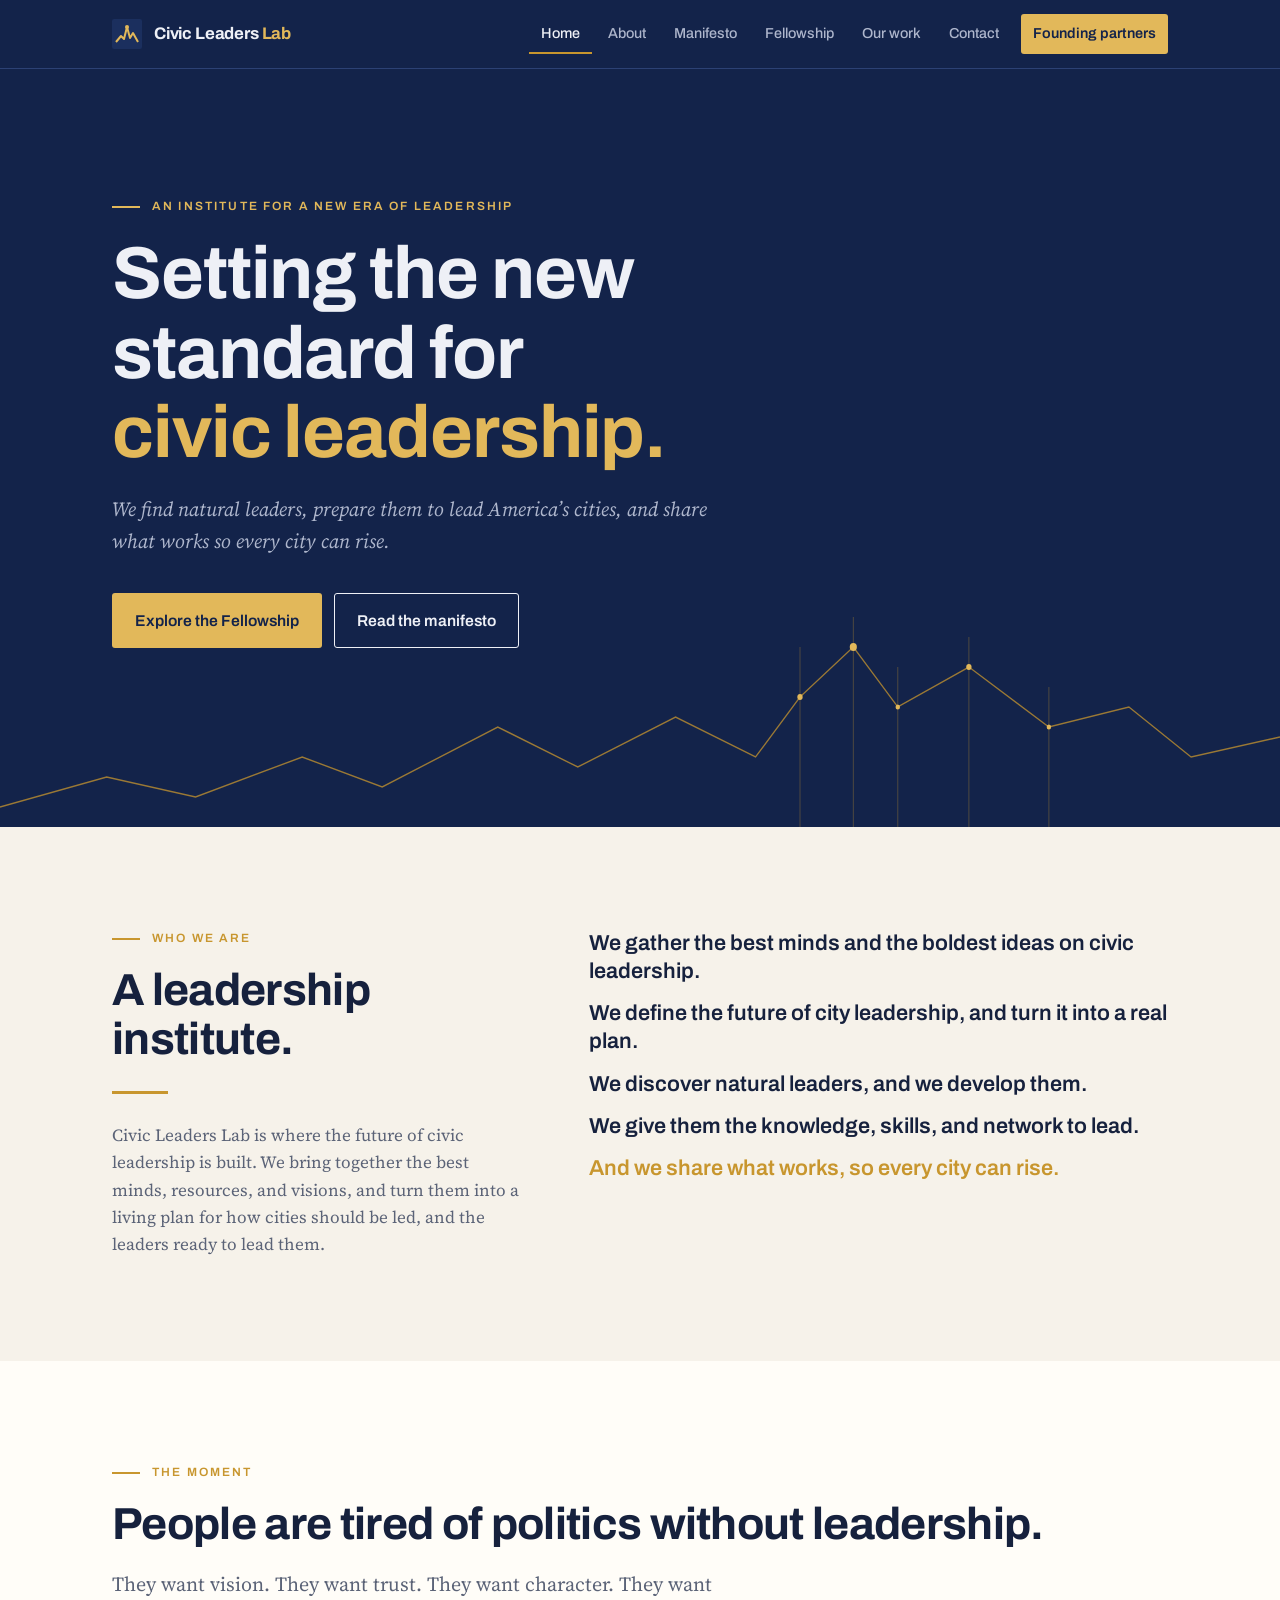
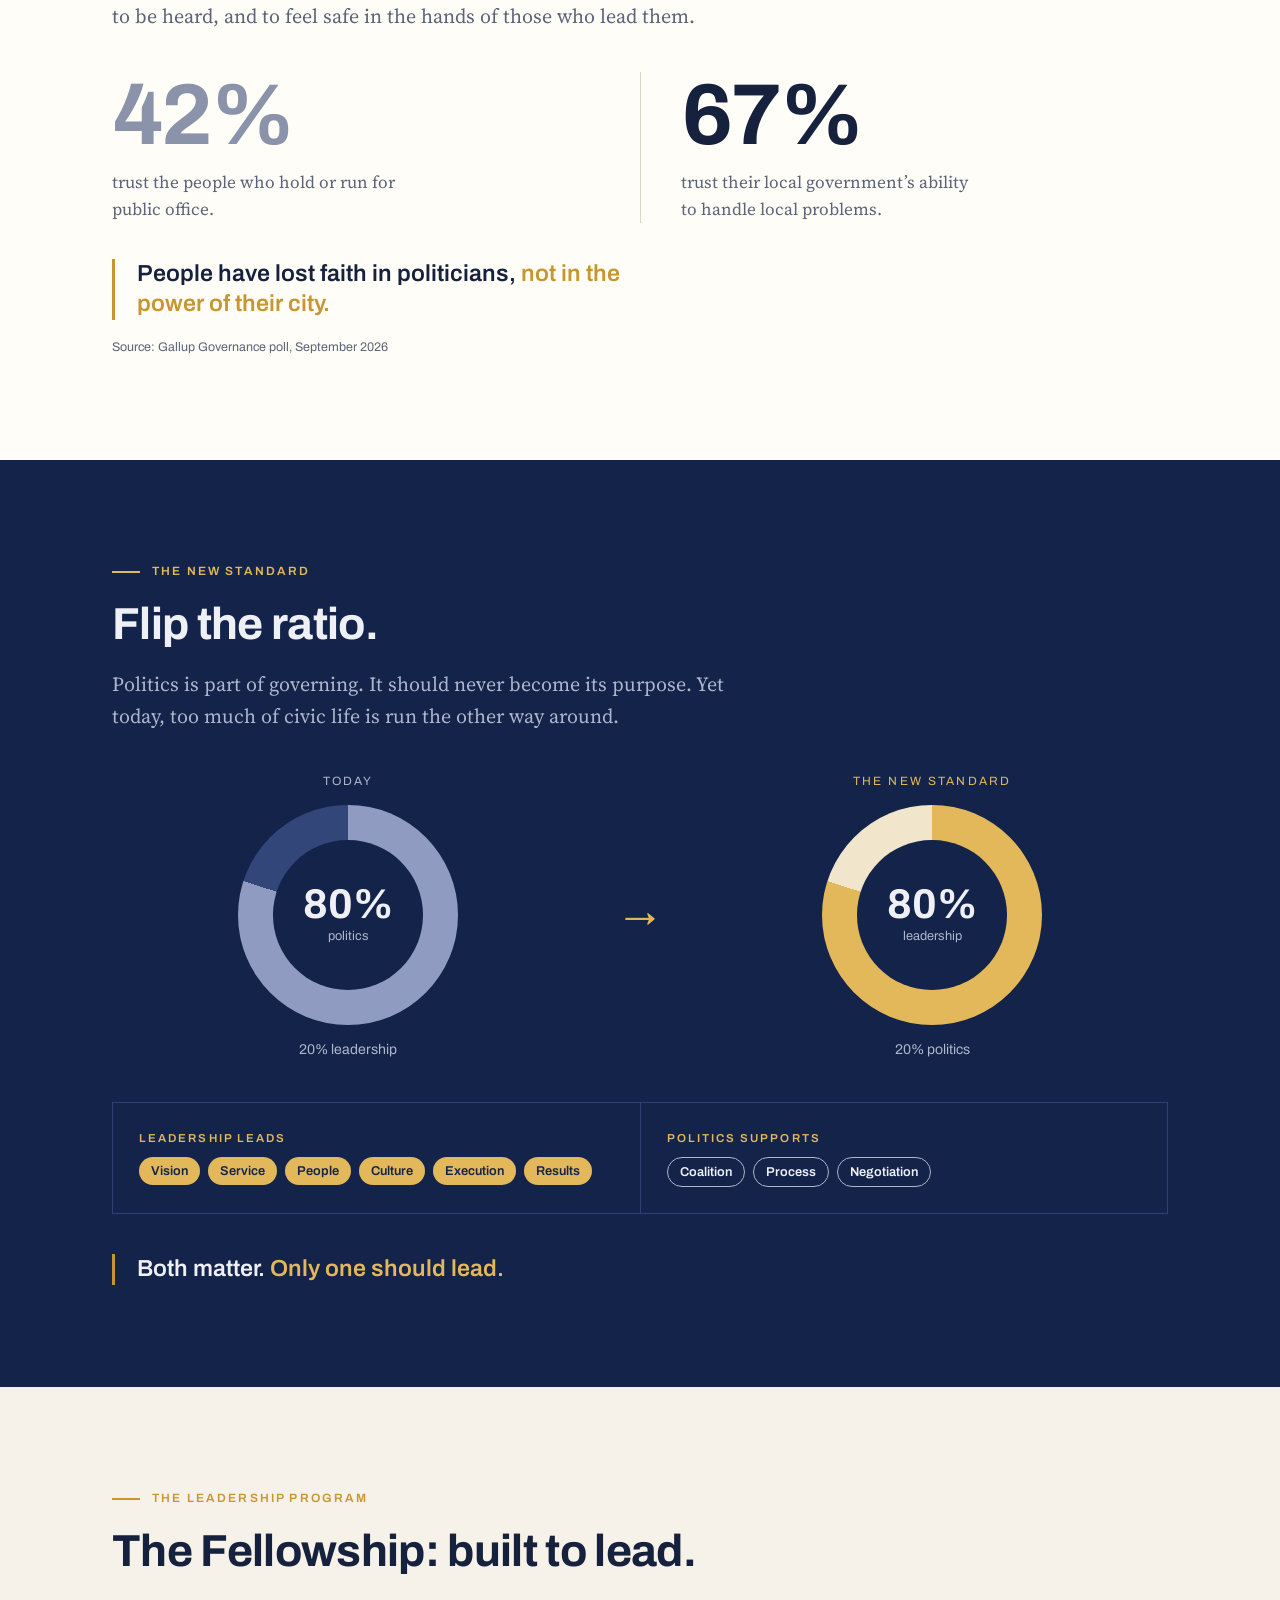
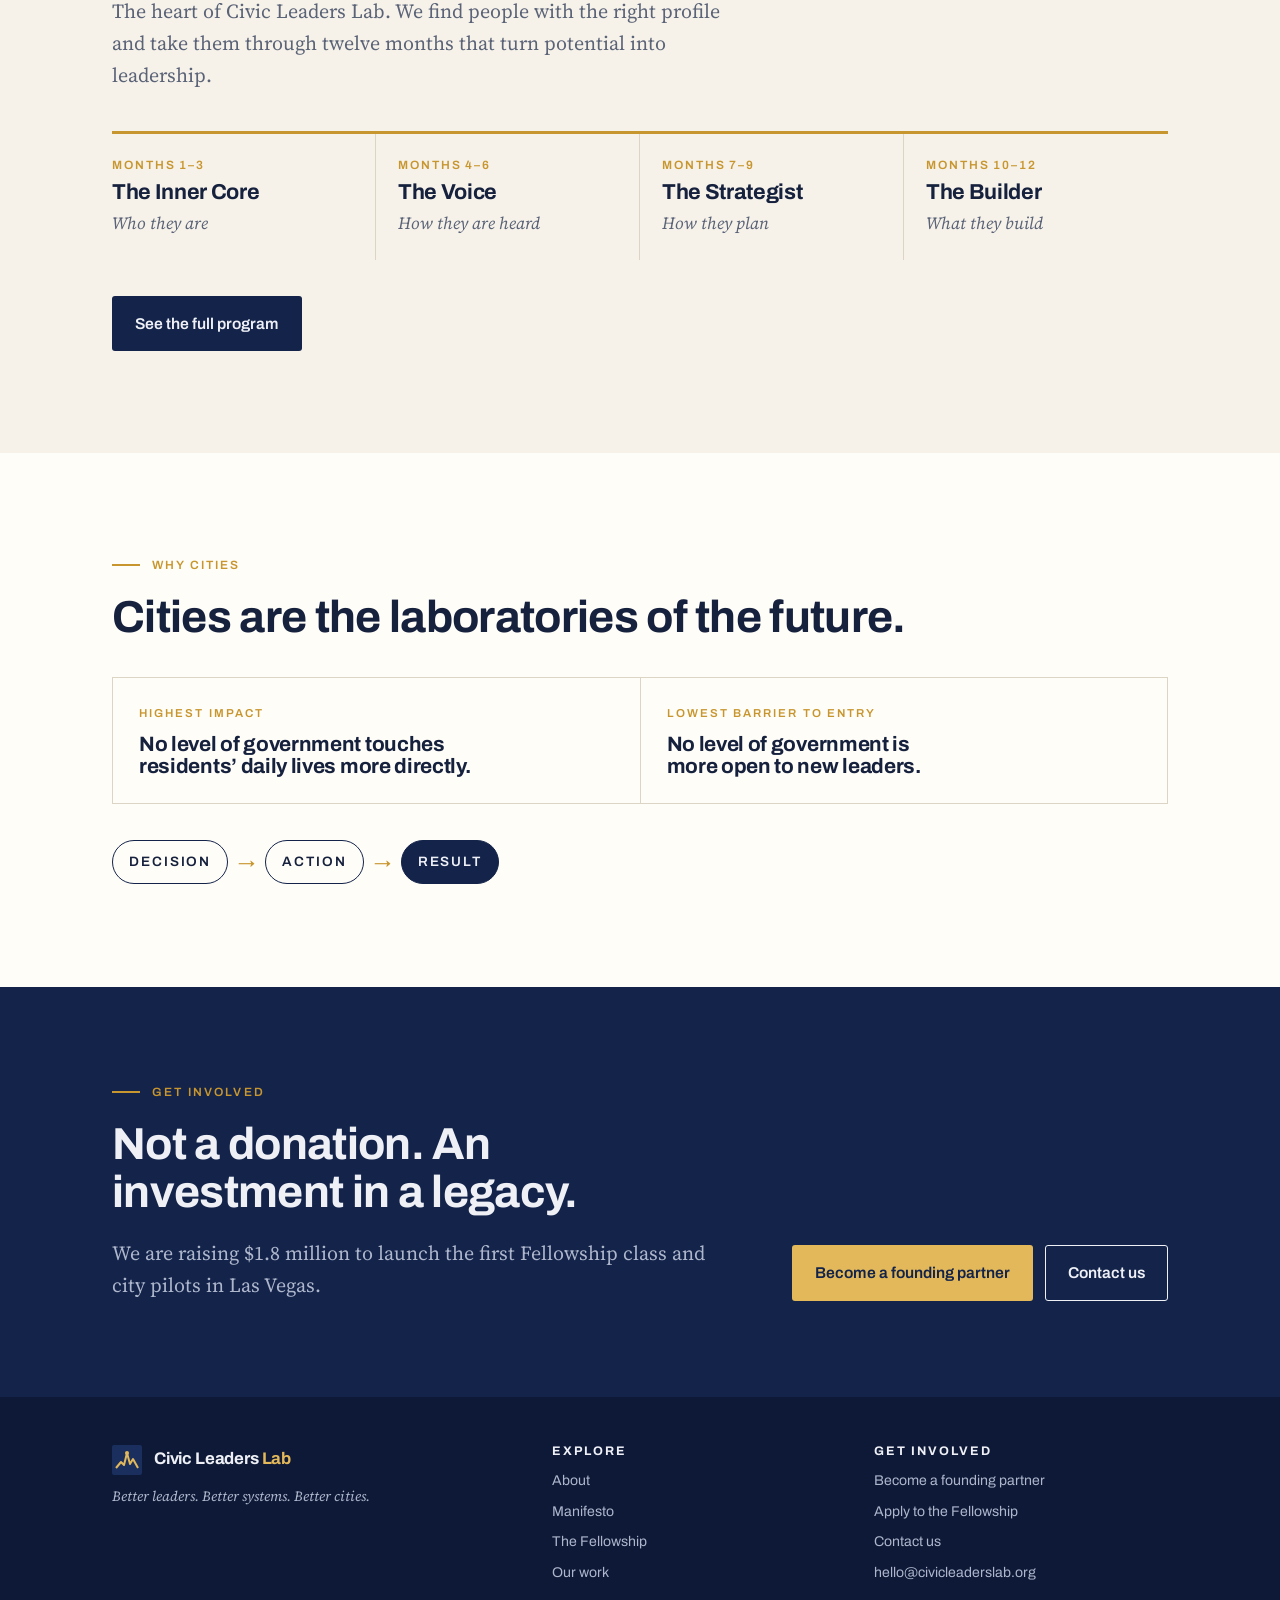
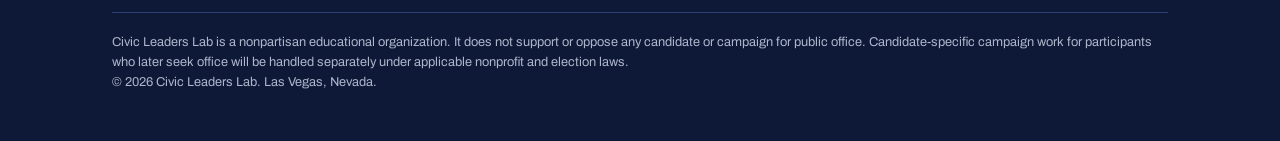
==== index.html @ 0e31336b "First version of the Civic Leaders Lab website Co-Authored-By: Claude Opus 5.5 <noreply@anthropic.co" ====
<!doctype html>
<html lang="en"><head><meta charset="utf-8"><meta name="viewport" content="width=device-width, initial-scale=1, viewport-fit=cover">
<title>Civic Leaders Lab</title>
<meta name="description" content="Civic Leaders Lab is a nonpartisan leadership institute that finds natural leaders and prepares them to lead America's cities.">
<meta name="claude:viewport-fit-sides" content="cover">
<meta property="og:title" content="Civic Leaders Lab"><meta property="og:description" content="Civic Leaders Lab is a nonpartisan leadership institute that finds natural leaders and prepares them to lead America's cities.">
<link rel="preconnect" href="https://fonts.googleapis.com"><link rel="preconnect" href="https://fonts.gstatic.com" crossorigin><link rel="stylesheet" href="https://fonts.googleapis.com/css2?family=Archivo:wght@400;500;600;700;800&family=Source+Serif+4:ital,opsz,wght@0,8..60,400;0,8..60,600;1,8..60,400&display=swap">
<link rel="stylesheet" href="styles.css">
</head><body>
<header class="site-header"><div class="wrap">
<a class="brand" href="index.html"><svg class="brand-mark" viewBox="0 0 30 30" aria-hidden="true"><rect width="30" height="30" rx="2" fill="#1b2f5e"/><polyline points="4,23 9,17 12,20 15,8 18,19 21,14 26,23" fill="none" stroke="#e2b85a" stroke-width="2" stroke-linejoin="round"/><circle cx="15" cy="8" r="2" fill="#e2b85a"/></svg><span>Civic Leaders <b>Lab</b></span></a>
<nav class="nav" aria-label="Main"><a href="index.html" aria-current="page">Home</a><a href="about.html">About</a><a href="manifesto.html">Manifesto</a><a href="fellowship.html">Fellowship</a><a href="work.html">Our work</a><a href="contact.html">Contact</a><a class="nav-cta" href="support.html">Founding partners</a></nav>
</div></header><main><section class="hero "><div class="wrap">
<p class="eyebrow">An institute for a new era of leadership</p><h1>Setting the new standard for <span class="gold">civic leadership.</span></h1><p class="lede">We find natural leaders, prepare them to lead America&rsquo;s cities, and share what works so every city can rise.</p><div class="btns"><a class="btn btn-gold" href="fellowship.html">Explore the Fellowship</a><a class="btn btn-ghost" href="manifesto.html">Read the manifesto</a></div>
</div><svg class="skyline" viewBox="0 0 1440 220" preserveAspectRatio="none" aria-hidden="true">
<line class="grid" x1="900" y1="40" x2="900" y2="220"/><line class="grid" x1="960" y1="10" x2="960" y2="220"/><line class="grid" x1="1010" y1="60" x2="1010" y2="220"/><line class="grid" x1="1090" y1="30" x2="1090" y2="220"/><line class="grid" x1="1180" y1="80" x2="1180" y2="220"/>
<polyline class="line" points="0,200 120,170 220,190 340,150 430,180 560,120 650,160 760,110 850,150 900,90 960,40 1010,100 1090,60 1180,120 1270,100 1340,150 1440,130"/>
<circle class="dot" cx="960" cy="40" r="4"/><circle class="dot" cx="1090" cy="60" r="3"/><circle class="dot" cx="900" cy="90" r="3"/><circle class="dot" cx="1010" cy="100" r="2.5"/><circle class="dot" cx="1180" cy="120" r="2.5"/>
</svg></section>
<section class="band"><div class="wrap split">
<div><p class="eyebrow">Who we are</p><h2>A leadership institute.</h2><hr class="short-rule">
<p class="muted">Civic Leaders Lab is where the future of civic leadership is built. We bring together the best minds, resources, and visions, and turn them into a living plan for how cities should be led, and the leaders ready to lead them.</p></div>
<ul class="statements">
<li>We gather the best minds and the boldest ideas on civic leadership.</li>
<li>We define the future of city leadership, and turn it into a real plan.</li>
<li>We discover natural leaders, and we develop them.</li>
<li>We give them the knowledge, skills, and network to lead.</li>
<li>And we share what works, so every city can rise.</li>
</ul></div></section>

<section class="band paper"><div class="wrap">
<p class="eyebrow">The moment</p><h2>People are tired of politics without leadership.</h2>
<p class="lede">They want vision. They want trust. They want character. They want to be heard, and to feel safe in the hands of those who lead them.</p>
<div class="stats">
<div><div class="stat-num dim">42%</div><p class="stat-cap">trust the people who hold or run for public office.</p></div>
<div><div class="stat-num">67%</div><p class="stat-cap">trust their local government&rsquo;s ability to handle local problems.</p></div>
</div>
<p class="pull" style="margin-top:36px">People have lost faith in politicians, <span class="gold">not in the power of their city.</span></p>
<p class="source">Source: Gallup Governance poll, September 2026</p>
</div></section>

<section class="band on-navy"><div class="wrap">
<p class="eyebrow">The new standard</p><h2>Flip the ratio.</h2>
<p class="lede">Politics is part of governing. It should never become its purpose. Yet today, too much of civic life is run the other way around.</p>
<div class="ratio">
<div class="donut-box"><span class="cap">Today</span><div class="donut today"><div class="donut-inner"><b>80%</b><small>politics</small></div></div><span class="ratio-foot">20% leadership</span></div>
<span class="ratio-arrow" aria-hidden="true">&rarr;</span>
<div class="donut-box new"><span class="cap">The new standard</span><div class="donut new"><div class="donut-inner"><b>80%</b><small>leadership</small></div></div><span class="ratio-foot">20% politics</span></div>
</div>
<div class="grid-2" style="margin-top:40px">
<div class="cell"><span class="k">Leadership leads</span><div class="chips" style="justify-content:flex-start"><span class="chip">Vision</span><span class="chip">Service</span><span class="chip">People</span><span class="chip">Culture</span><span class="chip">Execution</span><span class="chip">Results</span></div></div>
<div class="cell"><span class="k">Politics supports</span><div class="chips" style="justify-content:flex-start"><span class="chip outline">Coalition</span><span class="chip outline">Process</span><span class="chip outline">Negotiation</span></div></div>
</div>
<p class="pull" style="margin-top:40px;color:var(--on-navy)">Both matter. <span class="gold">Only one should lead.</span></p>
</div></section>

<section class="band"><div class="wrap">
<p class="eyebrow">The leadership program</p><h2>The Fellowship: built to lead.</h2>
<p class="lede">The heart of Civic Leaders Lab. We find people with the right profile and take them through twelve months that turn potential into leadership.</p>
<div class="quarters"><div class="quarter"><span class="months">Months 1–3</span><h3>The Inner Core</h3><p>Who they are</p></div><div class="quarter"><span class="months">Months 4–6</span><h3>The Voice</h3><p>How they are heard</p></div><div class="quarter"><span class="months">Months 7–9</span><h3>The Strategist</h3><p>How they plan</p></div><div class="quarter"><span class="months">Months 10–12</span><h3>The Builder</h3><p>What they build</p></div></div>
<div class="btns"><a class="btn btn-navy" href="fellowship.html">See the full program</a></div>
</div></section>

<section class="band paper"><div class="wrap">
<p class="eyebrow">Why cities</p><h2>Cities are the laboratories of the future.</h2>
<div class="grid-2" style="margin-top:36px">
<div class="cell"><span class="k">Highest impact</span><h3>No level of government touches residents&rsquo; daily lives more directly.</h3></div>
<div class="cell"><span class="k">Lowest barrier to entry</span><h3>No level of government is more open to new leaders.</h3></div>
</div>
<div class="process"><span>DECISION</span><i>&rarr;</i><span>ACTION</span><i>&rarr;</i><span>RESULT</span></div>
</div></section>
<section class="cta-band"><div class="wrap">
<div><p class="eyebrow">Get involved</p><h2>Not a donation. An investment in a legacy.</h2><p class="lede" style="color:var(--on-navy-muted)">We are raising $1.8 million to launch the first Fellowship class and city pilots in Las Vegas.</p></div>
<div class="btns" style="margin-top:0"><a class="btn btn-gold" href="support.html">Become a founding partner</a><a class="btn btn-ghost" href="contact.html">Contact us</a></div>
</div></section></main><footer class="site-footer"><div class="wrap">
<div><a class="brand" href="index.html"><svg class="brand-mark" viewBox="0 0 30 30" aria-hidden="true"><rect width="30" height="30" rx="2" fill="#1b2f5e"/><polyline points="4,23 9,17 12,20 15,8 18,19 21,14 26,23" fill="none" stroke="#e2b85a" stroke-width="2" stroke-linejoin="round"/><circle cx="15" cy="8" r="2" fill="#e2b85a"/></svg><span style="color:#eef0f6">Civic Leaders <b>Lab</b></span></a>
<p class="foot-tag">Better leaders. Better systems. Better cities.</p></div>
<div><h4>Explore</h4><ul><li><a href="about.html">About</a></li><li><a href="manifesto.html">Manifesto</a></li><li><a href="fellowship.html">The Fellowship</a></li><li><a href="work.html">Our work</a></li></ul></div>
<div><h4>Get involved</h4><ul><li><a href="support.html">Become a founding partner</a></li><li><a href="contact.html#fellowship">Apply to the Fellowship</a></li><li><a href="contact.html">Contact us</a></li><li>hello@civicleaderslab.org</li></ul></div>
<p class="legal">Civic Leaders Lab is a nonpartisan educational organization. It does not support or oppose any candidate or campaign for public office. Candidate-specific campaign work for participants who later seek office will be handled separately under applicable nonprofit and election laws.<br>&copy; 2026 Civic Leaders Lab. Las Vegas, Nevada.</p>
</div></footer>
</body></html>
---- styles.css ----
/* Civic Leaders Lab — brand taken from the manifesto: navy grounds, cream pages, gold accent.
   Layout: alternating full-width bands (cream / navy), content on a 1120px measure, label column + text column. */
:root {
  --navy: #13234a;
  --navy-2: #1b2f5e;
  --navy-line: #2c4174;
  --cream: #f6f2ea;
  --paper: #fffdf8;
  --ink: #16213d;
  --muted: #5b6377;
  --gold: #c8962e;
  --gold-soft: #e2b85a;
  --rule: #dcd4c4;
  --on-navy: #eef0f6;
  --on-navy-muted: #aeb6cc;
  --display: "Archivo", "Helvetica Neue", Arial, sans-serif;
  --serif: "Source Serif 4", Georgia, "Times New Roman", serif;
  --measure: 1120px;
  color-scheme: light;
}
* { box-sizing: border-box; }
html { scroll-behavior: smooth; }
body {
  margin: 0;
  background: var(--cream);
  color: var(--ink);
  font-family: var(--serif);
  font-size: 1.0625rem;
  line-height: 1.6;
  -webkit-font-smoothing: antialiased;
}
img { max-width: 100%; display: block; }
a { color: inherit; }
a:focus-visible, button:focus-visible, input:focus-visible, textarea:focus-visible, select:focus-visible {
  outline: 2px solid var(--gold); outline-offset: 3px;
}
h1, h2, h3, h4 { font-family: var(--display); line-height: 1.08; margin: 0; text-wrap: balance; letter-spacing: -0.015em; }
h1 { font-size: clamp(2.5rem, 6vw, 4.6rem); font-weight: 700; }
h2 { font-size: clamp(1.9rem, 3.6vw, 2.8rem); font-weight: 700; }
h3 { font-size: 1.3rem; font-weight: 700; }
h4 { font-size: 1.05rem; font-weight: 700; }
p { margin: 0; }
.gold { color: var(--gold); }
.on-navy .gold, .hero .gold { color: var(--gold-soft); }

/* ---- shell ---- */
.wrap {
  max-width: var(--measure);
  margin: 0 auto;
  padding-left: max(16px, env(safe-area-inset-left, 0px));
  padding-right: max(16px, env(safe-area-inset-right, 0px));
}
@media (min-width: 720px) {
  .wrap { padding-left: max(32px, env(safe-area-inset-left, 0px)); padding-right: max(32px, env(safe-area-inset-right, 0px)); }
}
body::before { content: ""; position: fixed; inset: 0 0 auto; height: env(safe-area-inset-top, 0px); z-index: 10; background: var(--navy); }

.site-header {
  position: sticky; top: env(safe-area-inset-top, 0px); z-index: 5;
  background: var(--navy); color: var(--on-navy);
  border-bottom: 1px solid var(--navy-line);
}
.site-header .wrap { display: flex; align-items: center; justify-content: space-between; gap: 24px; min-height: 68px; flex-wrap: wrap; padding-block: 10px; }
.brand { display: flex; align-items: center; gap: 12px; text-decoration: none; font-family: var(--display); font-weight: 700; font-size: 1.05rem; letter-spacing: -0.01em; }
.brand-mark { width: 30px; height: 30px; flex: none; }
.brand span b { color: var(--gold-soft); font-weight: 700; }
.nav { display: flex; gap: 4px; overflow-x: auto; max-width: 100%; scrollbar-width: none; }
.nav::-webkit-scrollbar { display: none; }
.nav a {
  font-family: var(--display); font-size: 0.9rem; font-weight: 500; text-decoration: none;
  color: var(--on-navy-muted); padding: 8px 12px; border-radius: 3px; white-space: nowrap;
}
.nav a:hover { color: var(--on-navy); background: var(--navy-2); }
.nav a[aria-current="page"] { color: var(--on-navy); box-shadow: inset 0 -2px 0 var(--gold); border-radius: 0; }
.nav a.nav-cta { color: var(--navy); background: var(--gold-soft); border-radius: 3px; margin-left: 6px; font-weight: 600; }
.nav a.nav-cta:hover { background: var(--gold); }
@media (max-width: 860px) {
  .site-header .wrap { flex-direction: column; align-items: stretch; gap: 6px; }
  .nav { margin: 0 -8px; flex-wrap: wrap; overflow: visible; }
  .nav a { padding: 6px 10px; }
}

/* ---- bands ---- */
.band { padding-block: clamp(56px, 8vw, 104px); }
.band.tight { padding-block: clamp(40px, 6vw, 72px); }
.band.paper { background: var(--paper); }
.band.on-navy { background: var(--navy); color: var(--on-navy); }
.on-navy .muted, .on-navy .lede { color: var(--on-navy-muted); }
.muted { color: var(--muted); }

.eyebrow {
  display: flex; align-items: center; gap: 12px;
  font-family: var(--display); font-size: 0.75rem; font-weight: 600; letter-spacing: 0.18em; text-transform: uppercase;
  color: var(--gold); margin-bottom: 18px;
}
.on-navy .eyebrow, .hero .eyebrow { color: var(--gold-soft); }
.eyebrow::before { content: ""; width: 28px; height: 2px; background: currentColor; }
.lede { font-size: clamp(1.1rem, 1.6vw, 1.25rem); color: var(--muted); max-width: 62ch; margin-top: 20px; }
.prose { max-width: 66ch; display: grid; gap: 18px; }
.stack { display: grid; gap: 28px; }
.short-rule { width: 56px; height: 3px; background: var(--gold); border: 0; margin: 28px 0; }

/* ---- hero ---- */
.hero { background: var(--navy); color: var(--on-navy); position: relative; overflow: hidden; }
.hero .wrap { position: relative; z-index: 1; padding-block: clamp(64px, 10vw, 128px) clamp(120px, 14vw, 180px); }
.hero h1 { max-width: 14ch; }
.hero .lede { color: var(--on-navy-muted); font-style: italic; }
.skyline { position: absolute; left: 0; right: 0; bottom: 0; width: 100%; height: clamp(120px, 18vw, 220px); z-index: 0; }
.skyline .line { fill: none; stroke: var(--gold); stroke-width: 1.4; opacity: 0.75; }
.skyline .grid { stroke: var(--gold); stroke-width: 1; opacity: 0.35; }
.skyline .dot { fill: var(--gold-soft); }
@media (prefers-reduced-motion: no-preference) {
  .skyline .line { stroke-dasharray: 2400; stroke-dashoffset: 0; animation: draw 2.4s ease-out both; }
  @keyframes draw { from { stroke-dashoffset: 2400; } to { stroke-dashoffset: 0; } }
}
.page-hero .wrap { padding-block: clamp(56px, 8vw, 96px) clamp(96px, 11vw, 140px); }
.page-hero h1 { font-size: clamp(2.2rem, 5vw, 3.8rem); max-width: 18ch; }

.btns { display: flex; flex-wrap: wrap; gap: 12px; margin-top: 36px; }
.btn {
  display: inline-flex; align-items: center; gap: 10px;
  font-family: var(--display); font-weight: 600; font-size: 0.98rem; text-decoration: none;
  padding: 14px 22px; border-radius: 3px; border: 1.5px solid transparent; cursor: pointer;
}
.btn-gold { background: var(--gold-soft); color: var(--navy); }
.btn-gold:hover { background: var(--gold); }
.btn-ghost { border-color: currentColor; color: inherit; background: transparent; }
.btn-ghost:hover { background: rgba(255,255,255,0.06); }
.btn-navy { background: var(--navy); color: var(--on-navy); }
.btn-navy:hover { background: var(--navy-2); }

/* ---- two-column header + body ---- */
.split { display: grid; gap: 32px; }
@media (min-width: 880px) { .split { grid-template-columns: 5fr 7fr; gap: 64px; align-items: start; } }
.split > * { min-width: 0; }

/* ---- statements list (who we are) ---- */
.statements { list-style: none; padding: 0; margin: 0; display: grid; gap: 14px; }
.statements li { font-family: var(--display); font-weight: 600; font-size: clamp(1.1rem, 1.8vw, 1.35rem); line-height: 1.3; }
.statements li:last-child { color: var(--gold); }

/* ---- label / text rows ---- */
.rows { display: grid; border-top: 1px solid var(--rule); }
.on-navy .rows, .on-navy .row { border-color: var(--navy-line); }
.row { display: grid; gap: 8px; padding-block: 22px; border-bottom: 1px solid var(--rule); }
@media (min-width: 720px) { .row { grid-template-columns: 240px 1fr; gap: 32px; } }
.row > * { min-width: 0; }
.row h3, .row h4 { font-size: 1.08rem; }
.row .gold-label { color: var(--gold); }
.on-navy .row .gold-label { color: var(--gold-soft); }

/* ---- stats ---- */
.stats { display: grid; gap: 28px; margin-top: 40px; }
@media (min-width: 720px) { .stats { grid-template-columns: 1fr 1fr; gap: 0; } .stats > div + div { border-left: 1px solid var(--rule); padding-left: 40px; } }
.stat-num { font-family: var(--display); font-weight: 700; font-size: clamp(3.4rem, 8vw, 5.4rem); line-height: 1; letter-spacing: -0.03em; font-variant-numeric: tabular-nums; }
.stat-num.dim { color: #8b93aa; }
.stat-cap { margin-top: 10px; max-width: 34ch; color: var(--muted); }
.source { font-family: var(--display); font-size: 0.78rem; color: var(--muted); margin-top: 18px; }

/* ---- callout ---- */
.callout { background: var(--navy); color: var(--on-navy); padding: clamp(24px, 4vw, 40px); border-radius: 2px; font-style: italic; font-size: clamp(1.1rem, 1.8vw, 1.3rem); line-height: 1.5; }
.callout .gold { color: var(--gold-soft); }
.on-navy .callout { background: var(--navy-2); }
.pull { border-left: 3px solid var(--gold); padding-left: 22px; font-family: var(--display); font-weight: 600; font-size: clamp(1.15rem, 2vw, 1.45rem); line-height: 1.3; max-width: 40ch; }

/* ---- bullets ---- */
.bullets { list-style: none; padding: 0; margin: 0; display: grid; }
.bullets li { padding: 14px 0 14px 26px; position: relative; border-bottom: 1px solid var(--navy-line); font-family: var(--display); font-weight: 500; }
.bullets li::before { content: ""; position: absolute; left: 4px; top: 1.35em; width: 8px; height: 8px; border-radius: 50%; background: var(--gold-soft); }

/* ---- flip the ratio ---- */
.ratio { display: grid; gap: 40px; margin-top: 40px; align-items: center; }
@media (min-width: 760px) { .ratio { grid-template-columns: 1fr auto 1fr; } }
.donut-box { display: grid; justify-items: center; gap: 14px; text-align: center; }
.donut-box .cap { font-family: var(--display); font-size: 0.75rem; letter-spacing: 0.18em; text-transform: uppercase; color: var(--on-navy-muted); }
.donut-box.new .cap { color: var(--gold-soft); }
.donut { width: min(220px, 60vw); aspect-ratio: 1; max-width: 100%; border-radius: 50%; display: grid; place-items: center; }
.donut.today { background: conic-gradient(#8f9bc0 0 80%, #33467a 80% 100%); }
.donut.new { background: conic-gradient(var(--gold-soft) 0 80%, #f1e6cc 80% 100%); }
.donut-inner { width: 68%; aspect-ratio: 1; border-radius: 50%; background: var(--navy); display: grid; place-items: center; align-content: center; }
.donut-inner b { font-family: var(--display); font-size: clamp(2rem, 5vw, 2.6rem); line-height: 1; }
.donut-inner small { font-family: var(--display); font-size: 0.8rem; color: var(--on-navy-muted); }
.ratio-arrow { font-family: var(--display); font-size: 2rem; color: var(--gold-soft); justify-self: center; }
@media (max-width: 759px) { .ratio-arrow { transform: rotate(90deg); } }
.ratio-foot { color: var(--on-navy-muted); font-family: var(--display); font-size: 0.88rem; }
.chips { display: flex; flex-wrap: wrap; gap: 8px; justify-content: center; }
.chip { font-family: var(--display); font-size: 0.8rem; font-weight: 600; padding: 4px 12px; border-radius: 999px; background: var(--gold-soft); color: var(--navy); }
.chip.outline { background: transparent; color: var(--on-navy); border: 1px solid var(--on-navy-muted); }
.paper .chip.outline, .cream .chip.outline { color: var(--ink); border-color: var(--rule); }

/* ---- grids of items ---- */
.grid-2, .grid-3, .grid-4 { display: grid; gap: 1px; background: var(--rule); border: 1px solid var(--rule); }
.on-navy .grid-2, .on-navy .grid-3, .on-navy .grid-4 { background: var(--navy-line); border-color: var(--navy-line); }
@media (min-width: 700px) { .grid-2, .grid-4 { grid-template-columns: 1fr 1fr; } .grid-3 { grid-template-columns: 1fr 1fr 1fr; } }
@media (min-width: 1000px) { .grid-4 { grid-template-columns: repeat(4, 1fr); } }
.cell { background: var(--paper); padding: 26px; display: grid; gap: 10px; align-content: start; min-width: 0; }
.cream .cell { background: var(--cream); }
.on-navy .cell { background: var(--navy); }
.cell .k { font-family: var(--display); font-size: 0.72rem; letter-spacing: 0.18em; text-transform: uppercase; color: var(--gold); font-weight: 600; }
.on-navy .cell .k { color: var(--gold-soft); }
.cell p { font-size: 0.98rem; }
.on-navy .cell p { color: var(--on-navy-muted); }

/* ---- fellowship timeline ---- */
.quarters { display: grid; gap: 0; margin-top: 40px; border-top: 3px solid var(--gold); }
@media (min-width: 860px) { .quarters { grid-template-columns: repeat(4, 1fr); } }
.quarter { padding: 22px 22px 22px 0; display: grid; gap: 6px; border-bottom: 1px solid var(--rule); min-width: 0; text-decoration: none; }
@media (min-width: 860px) { .quarter { border-bottom: 0; border-right: 1px solid var(--rule); padding-left: 22px; } .quarter:first-child { padding-left: 0; } .quarter:last-child { border-right: 0; } }
.quarter .months { font-family: var(--display); font-size: 0.75rem; letter-spacing: 0.16em; text-transform: uppercase; color: var(--gold); font-weight: 600; }
.quarter h3 { font-size: 1.35rem; }
.quarter p { color: var(--muted); font-style: italic; }
.on-navy .quarter { border-color: var(--navy-line); }
.on-navy .quarter p { color: var(--on-navy-muted); }
.on-navy .quarter .months { color: var(--gold-soft); }

.phase { display: grid; gap: 20px; padding-block: 40px; border-top: 1px solid var(--rule); }
@media (min-width: 880px) { .phase { grid-template-columns: 260px 1fr; gap: 56px; } }
.phase > * { min-width: 0; }
.phase .months { font-family: var(--display); font-size: 0.78rem; letter-spacing: 0.16em; text-transform: uppercase; color: var(--gold); font-weight: 600; margin-bottom: 8px; }
.phase h2 { font-size: clamp(1.7rem, 3vw, 2.2rem); }
.phase .tagline { font-family: var(--display); font-weight: 600; font-size: 1.2rem; margin-bottom: 14px; }
.tags { display: flex; flex-wrap: wrap; gap: 8px; margin-top: 20px; }
.tag { font-family: var(--display); font-size: 0.82rem; font-weight: 500; padding: 6px 12px; border: 1px solid var(--rule); border-radius: 2px; background: var(--paper); }
.on-navy .tag { background: transparent; border-color: var(--navy-line); color: var(--on-navy); }
.tag-group { display: grid; gap: 10px; }
.tag-group .k { font-family: var(--display); font-size: 0.72rem; letter-spacing: 0.18em; text-transform: uppercase; color: var(--gold); font-weight: 600; }

/* ---- process ---- */
.process { display: flex; flex-wrap: wrap; gap: 10px; align-items: center; margin-top: 36px; }
.process span { font-family: var(--display); font-weight: 600; font-size: 0.85rem; letter-spacing: 0.14em; padding: 10px 16px; border: 1.5px solid var(--navy); border-radius: 999px; }
.process span:last-of-type { background: var(--navy); color: var(--on-navy); }
.process i { color: var(--gold); font-style: normal; font-family: var(--display); }
.on-navy .process span { border-color: var(--on-navy-muted); }
.on-navy .process span:last-of-type { background: var(--gold-soft); color: var(--navy); border-color: var(--gold-soft); }

/* ---- leader profile ---- */
.virtues { display: grid; gap: 1px; background: var(--rule); border: 1px solid var(--rule); }
@media (min-width: 760px) { .virtues { grid-template-columns: 1fr 1fr; } }
.virtue { background: var(--paper); padding: 28px; display: grid; gap: 16px; align-content: start; }
.virtue header { display: flex; align-items: baseline; justify-content: space-between; gap: 12px; flex-wrap: wrap; border-bottom: 2px solid var(--gold); padding-bottom: 10px; }
.virtue header h3 { font-size: 1.5rem; }
.virtue header small { font-family: var(--display); font-size: 0.72rem; letter-spacing: 0.16em; text-transform: uppercase; color: var(--muted); }
.virtue dl { margin: 0; display: grid; gap: 12px; }
.virtue dt { font-family: var(--display); font-weight: 700; }
.virtue dd { margin: 2px 0 0; color: var(--muted); font-size: 0.97rem; }

/* ---- big money ---- */
.big { font-family: var(--display); font-weight: 800; font-size: clamp(4rem, 13vw, 9rem); line-height: 0.9; letter-spacing: -0.04em; color: var(--gold-soft); font-variant-numeric: tabular-nums; }

/* ---- founder ---- */
.founder { display: grid; gap: 40px; align-items: center; }
@media (min-width: 860px) { .founder { grid-template-columns: 340px 1fr; gap: 64px; } }
.founder > * { min-width: 0; }
.founder img { width: 100%; max-width: 340px; aspect-ratio: 2 / 3; object-fit: cover; border-radius: 2px; }
.sig { margin-top: 26px; font-family: var(--display); }
.sig b { display: block; font-size: 1.1rem; }
.sig small { letter-spacing: 0.16em; text-transform: uppercase; font-size: 0.72rem; color: var(--gold-soft); }

/* ---- CTA band ---- */
.cta-band { background: var(--navy); color: var(--on-navy); }
.cta-band .wrap { display: grid; gap: 28px; padding-block: clamp(56px, 8vw, 96px); }
@media (min-width: 860px) { .cta-band .wrap { grid-template-columns: 1fr auto; align-items: end; gap: 48px; } }
.cta-band h2 { max-width: 22ch; }

/* ---- forms ---- */
.form { display: grid; gap: 18px; max-width: 560px; }
.field { display: grid; gap: 6px; }
.field label { font-family: var(--display); font-weight: 600; font-size: 0.92rem; }
.field input, .field textarea, .field select {
  font: inherit; font-size: 1rem; padding: 12px 14px; border: 1.5px solid var(--rule); border-radius: 3px; background: var(--paper); color: var(--ink); width: 100%;
}
.field textarea { min-height: 140px; resize: vertical; }
.form-note { font-family: var(--display); font-size: 0.9rem; color: var(--muted); }
.form-done { font-family: var(--display); font-weight: 600; color: var(--navy); background: #efe3c4; padding: 14px 16px; border-radius: 3px; }
.copy-line { display: flex; flex-wrap: wrap; gap: 10px; align-items: center; }
.copy-line code { font-family: var(--display); font-size: 1.15rem; font-weight: 600; user-select: all; }
.copy-btn { font-family: var(--display); font-size: 0.85rem; padding: 6px 12px; border: 1px solid var(--rule); background: var(--paper); border-radius: 3px; cursor: pointer; color: var(--ink); }

/* ---- footer ---- */
.site-footer { background: #0d1936; color: var(--on-navy-muted); font-family: var(--display); font-size: 0.88rem; }
.site-footer .wrap { padding-block: 48px; display: grid; gap: 28px; }
@media (min-width: 860px) { .site-footer .wrap { grid-template-columns: 1.4fr 1fr 1fr; } }
.site-footer h4 { color: var(--on-navy); font-size: 0.78rem; letter-spacing: 0.16em; text-transform: uppercase; margin-bottom: 12px; }
.site-footer ul { list-style: none; margin: 0; padding: 0; display: grid; gap: 8px; }
.site-footer a { text-decoration: none; }
.site-footer a:hover { color: var(--on-navy); }
.site-footer .legal { grid-column: 1 / -1; border-top: 1px solid var(--navy-line); padding-top: 20px; font-size: 0.8rem; line-height: 1.55; }
.foot-tag { font-family: var(--serif); font-style: italic; margin-top: 10px; }
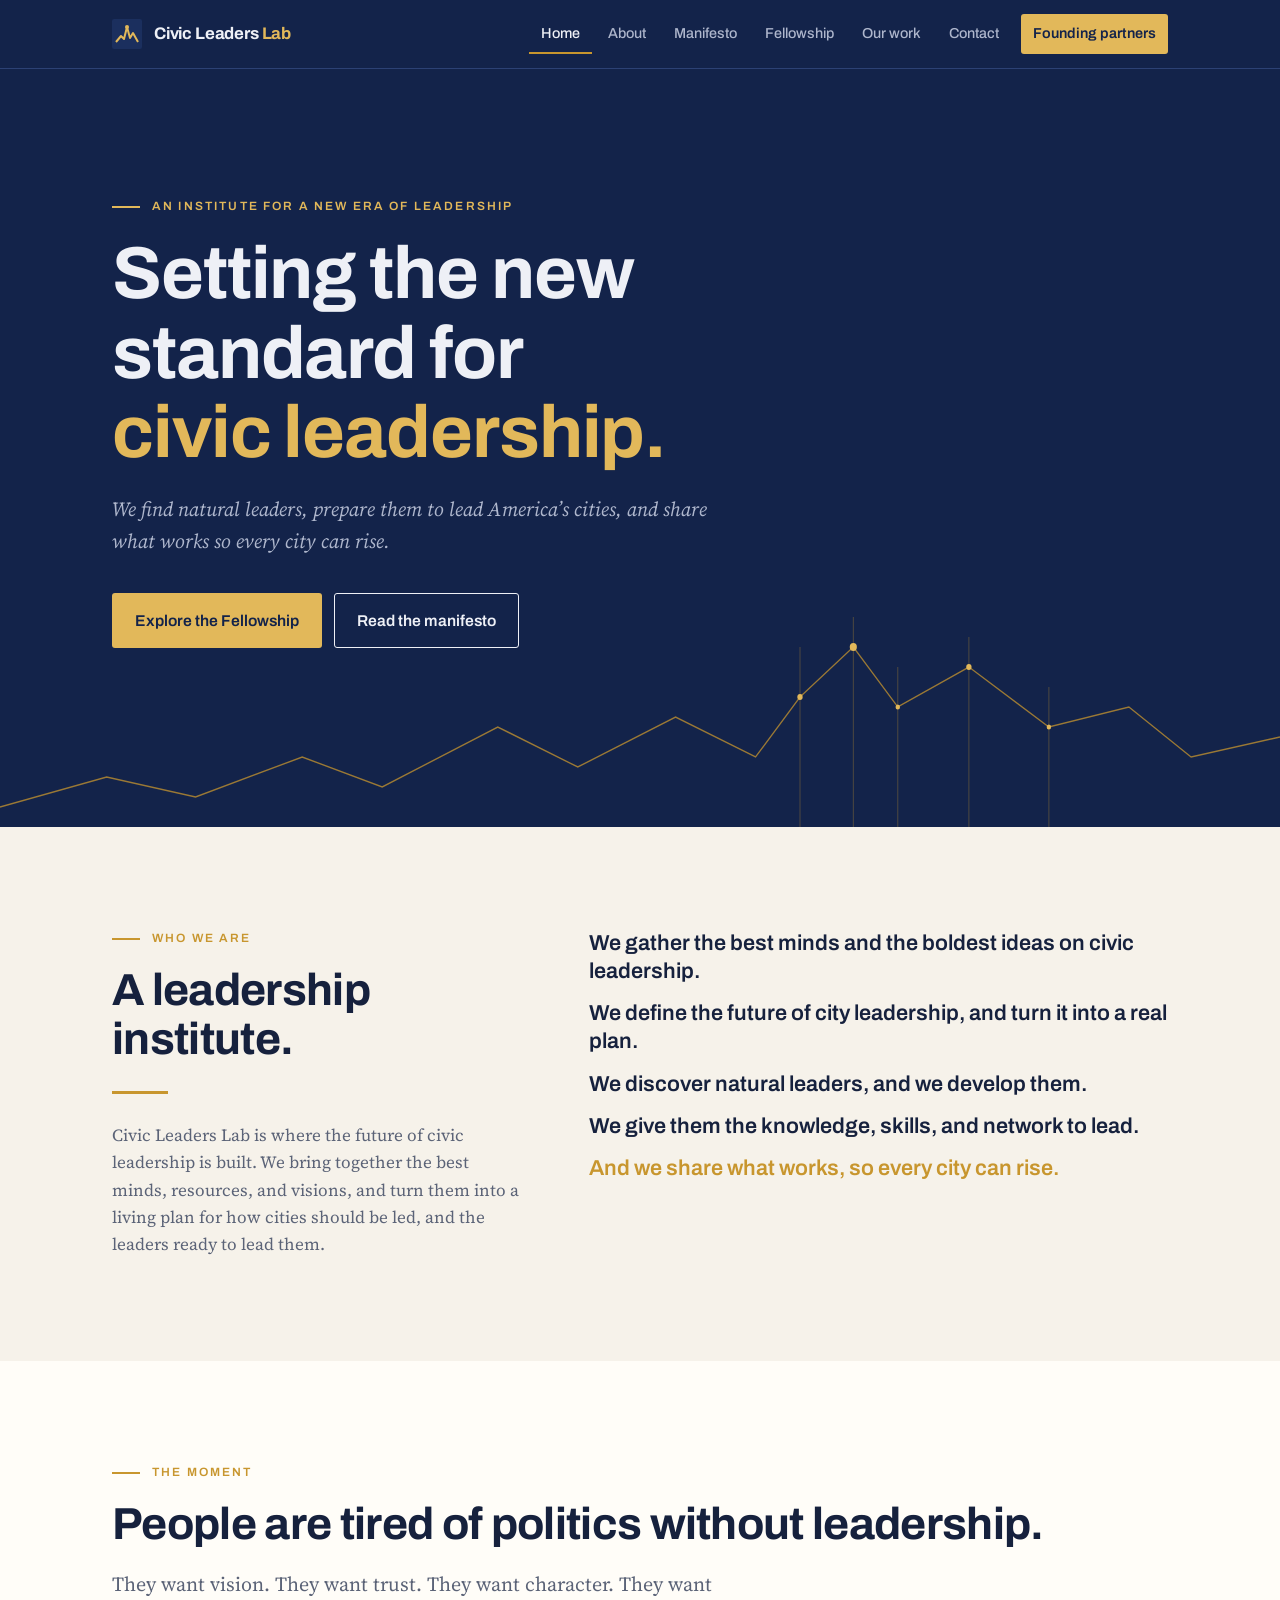
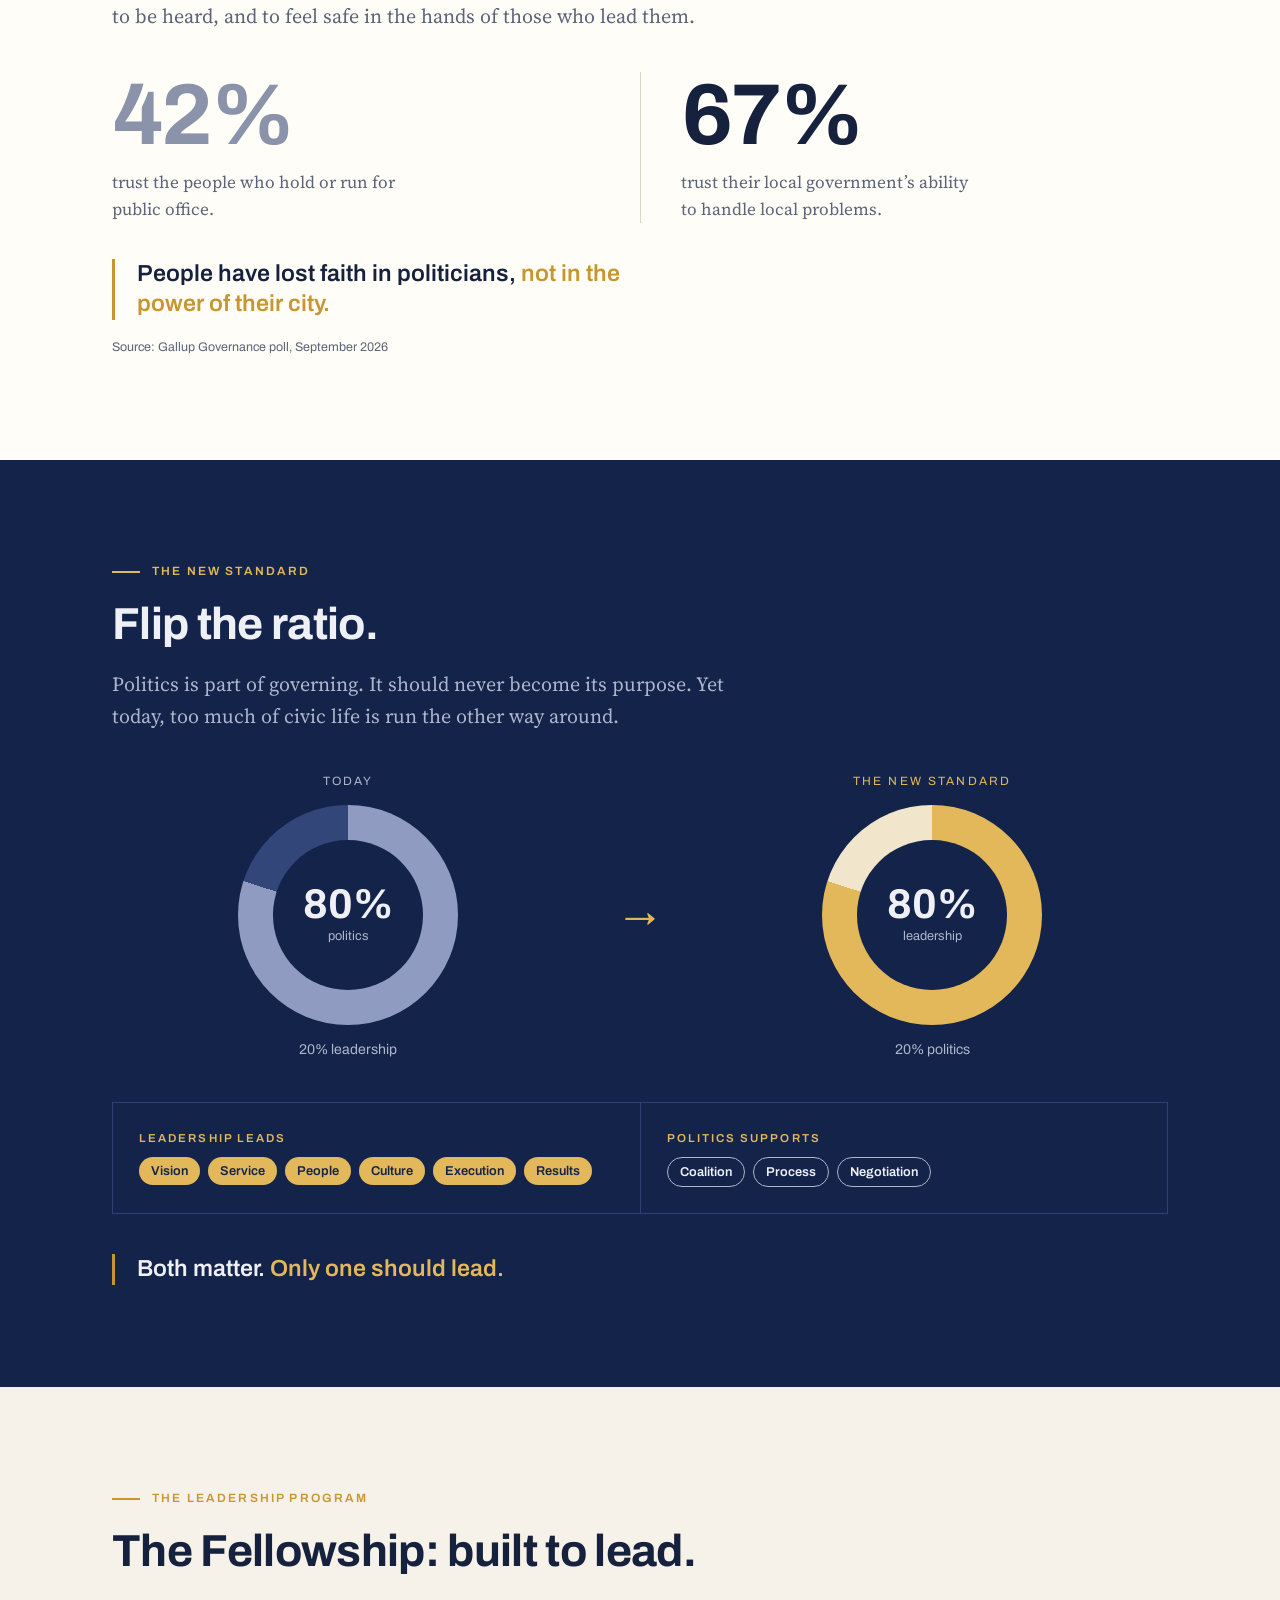
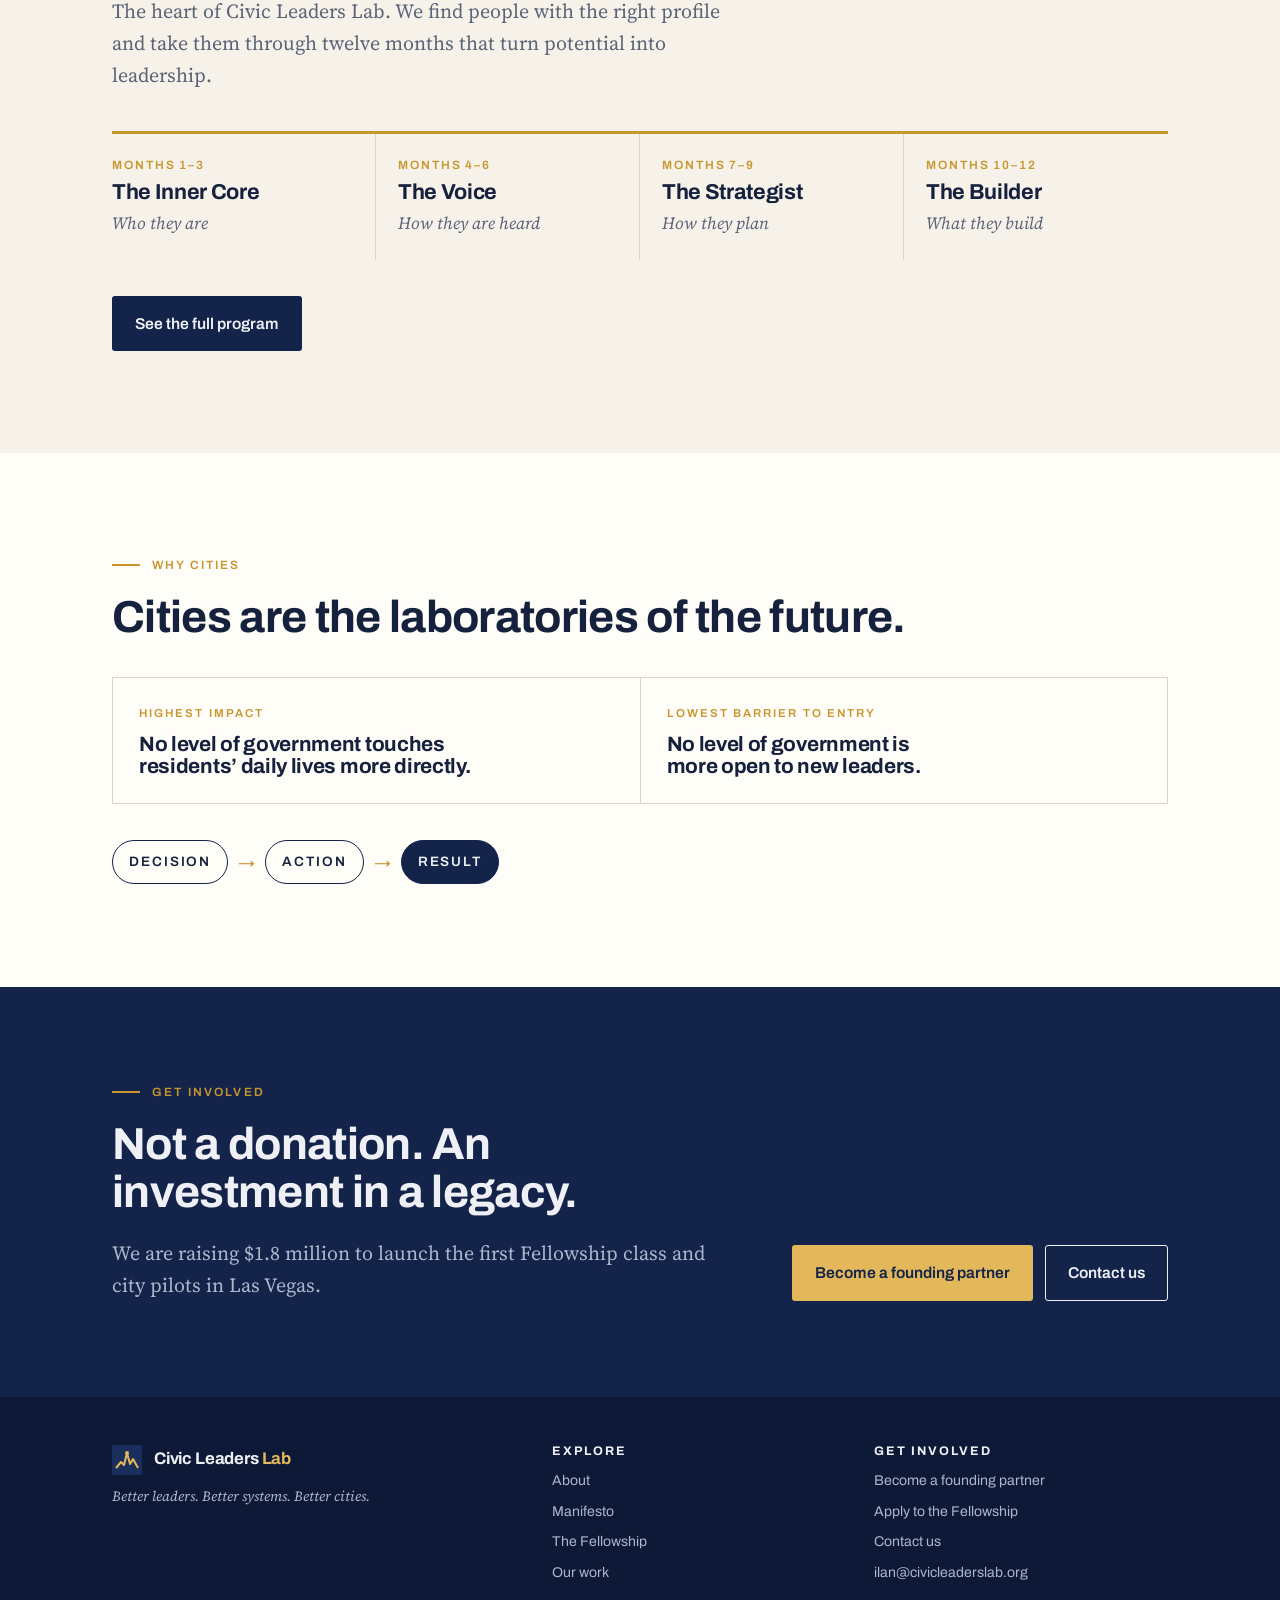
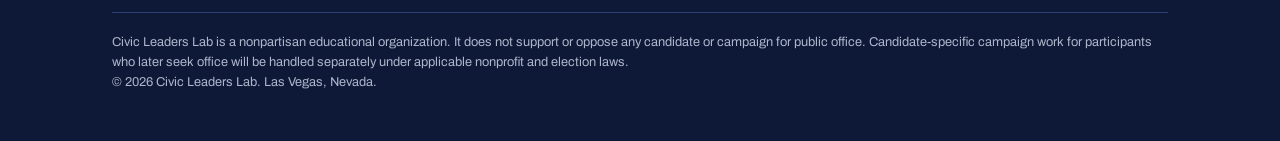
==== commit 93aafad2: "Update contact email and reword the What is at stake section Co-Authored-By: Claude Opus 5.5 <norepl" ====
--- a/index.html
+++ b/index.html
@@ -76,7 +76,7 @@
 <div><a class="brand" href="index.html"><svg class="brand-mark" viewBox="0 0 30 30" aria-hidden="true"><rect width="30" height="30" rx="2" fill="#1b2f5e"/><polyline points="4,23 9,17 12,20 15,8 18,19 21,14 26,23" fill="none" stroke="#e2b85a" stroke-width="2" stroke-linejoin="round"/><circle cx="15" cy="8" r="2" fill="#e2b85a"/></svg><span style="color:#eef0f6">Civic Leaders <b>Lab</b></span></a>
 <p class="foot-tag">Better leaders. Better systems. Better cities.</p></div>
 <div><h4>Explore</h4><ul><li><a href="about.html">About</a></li><li><a href="manifesto.html">Manifesto</a></li><li><a href="fellowship.html">The Fellowship</a></li><li><a href="work.html">Our work</a></li></ul></div>
-<div><h4>Get involved</h4><ul><li><a href="support.html">Become a founding partner</a></li><li><a href="contact.html#fellowship">Apply to the Fellowship</a></li><li><a href="contact.html">Contact us</a></li><li>hello@civicleaderslab.org</li></ul></div>
+<div><h4>Get involved</h4><ul><li><a href="support.html">Become a founding partner</a></li><li><a href="contact.html#fellowship">Apply to the Fellowship</a></li><li><a href="contact.html">Contact us</a></li><li>ilan@civicleaderslab.org</li></ul></div>
 <p class="legal">Civic Leaders Lab is a nonpartisan educational organization. It does not support or oppose any candidate or campaign for public office. Candidate-specific campaign work for participants who later seek office will be handled separately under applicable nonprofit and election laws.<br>&copy; 2026 Civic Leaders Lab. Las Vegas, Nevada.</p>
 </div></footer>
 </body></html>
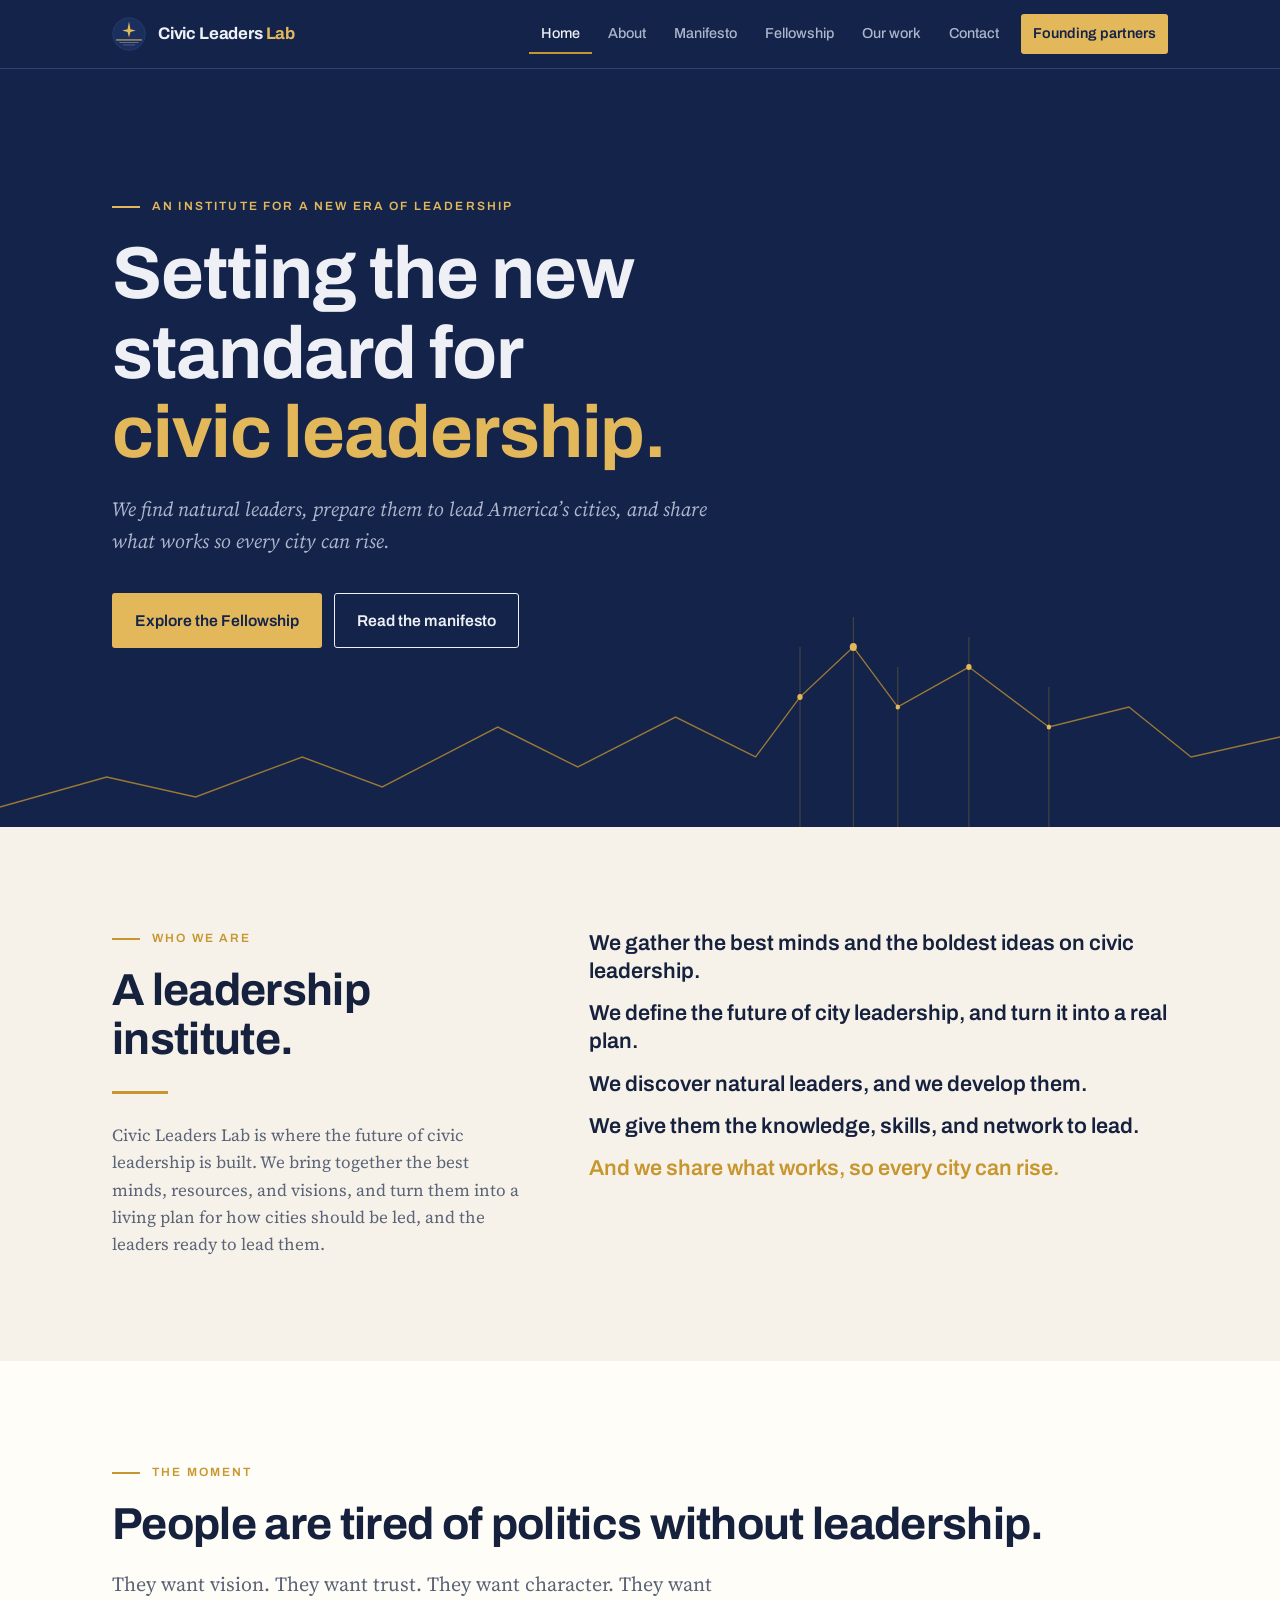
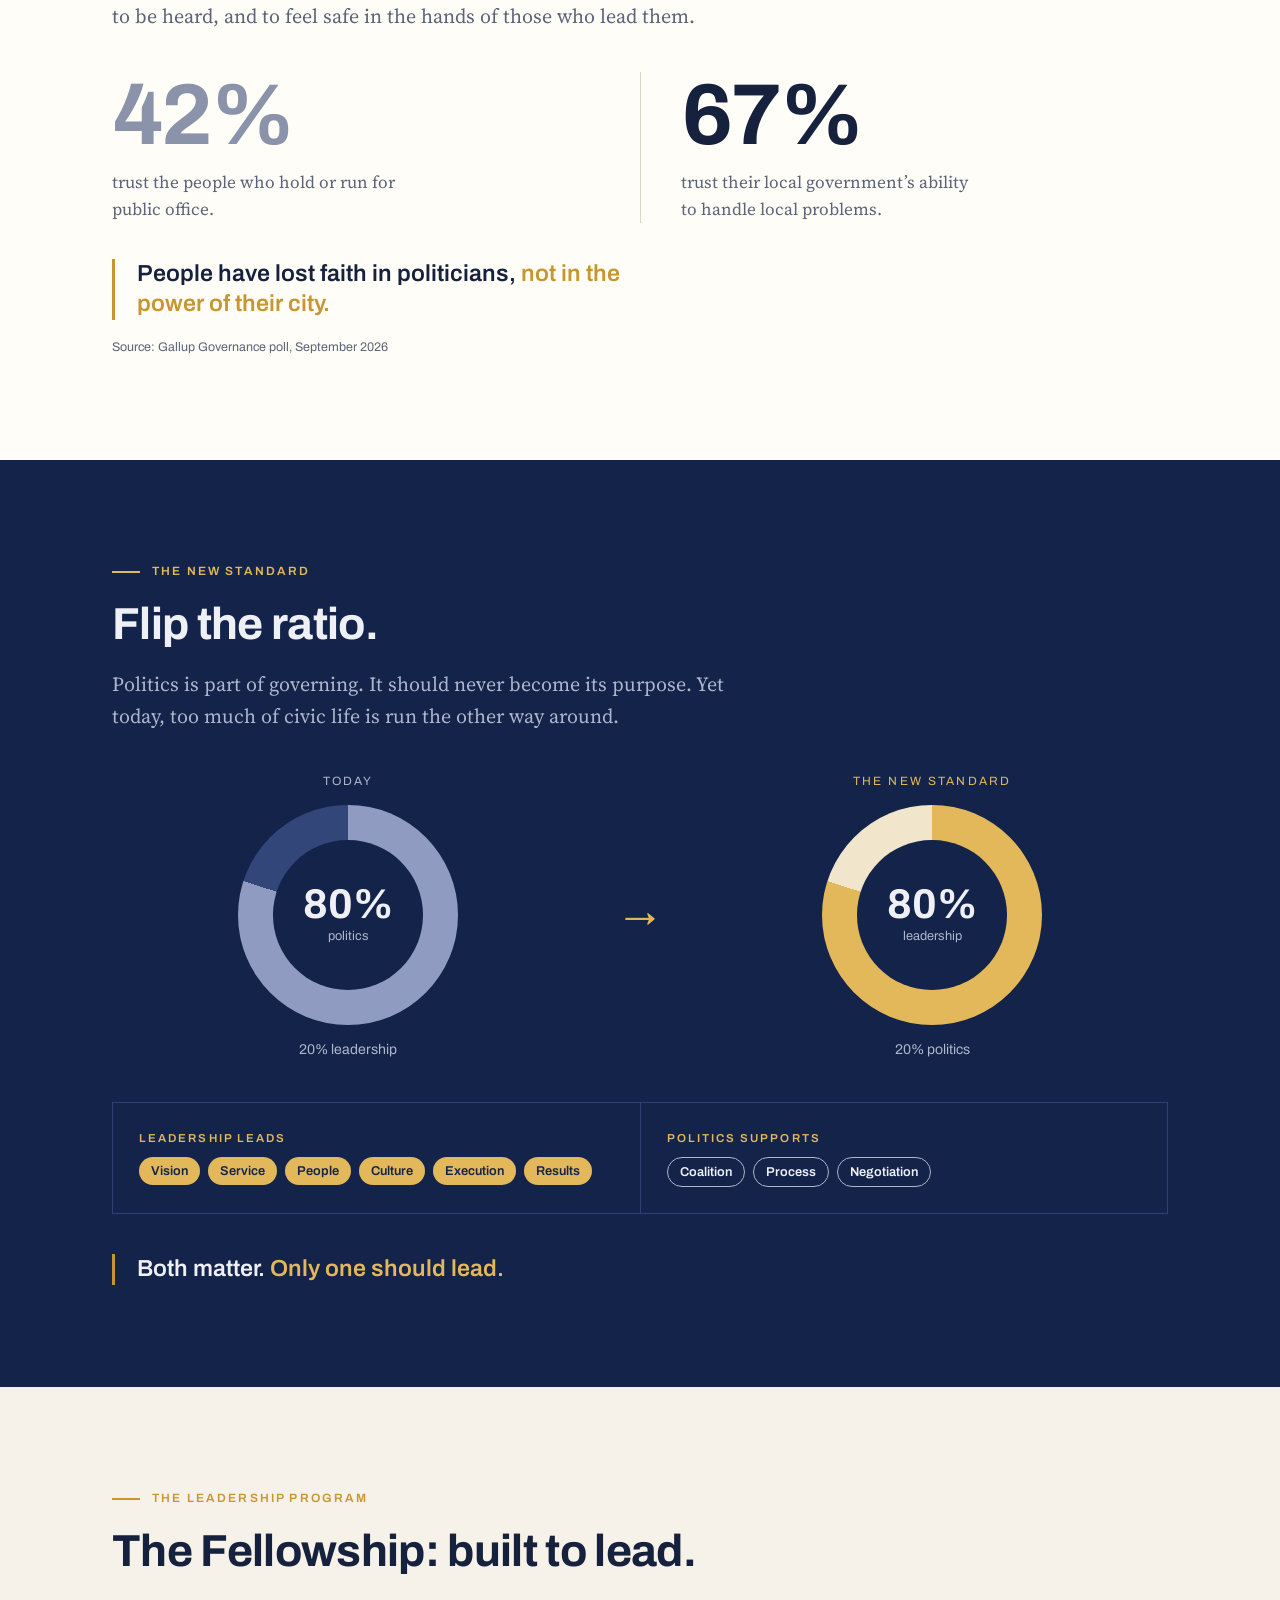
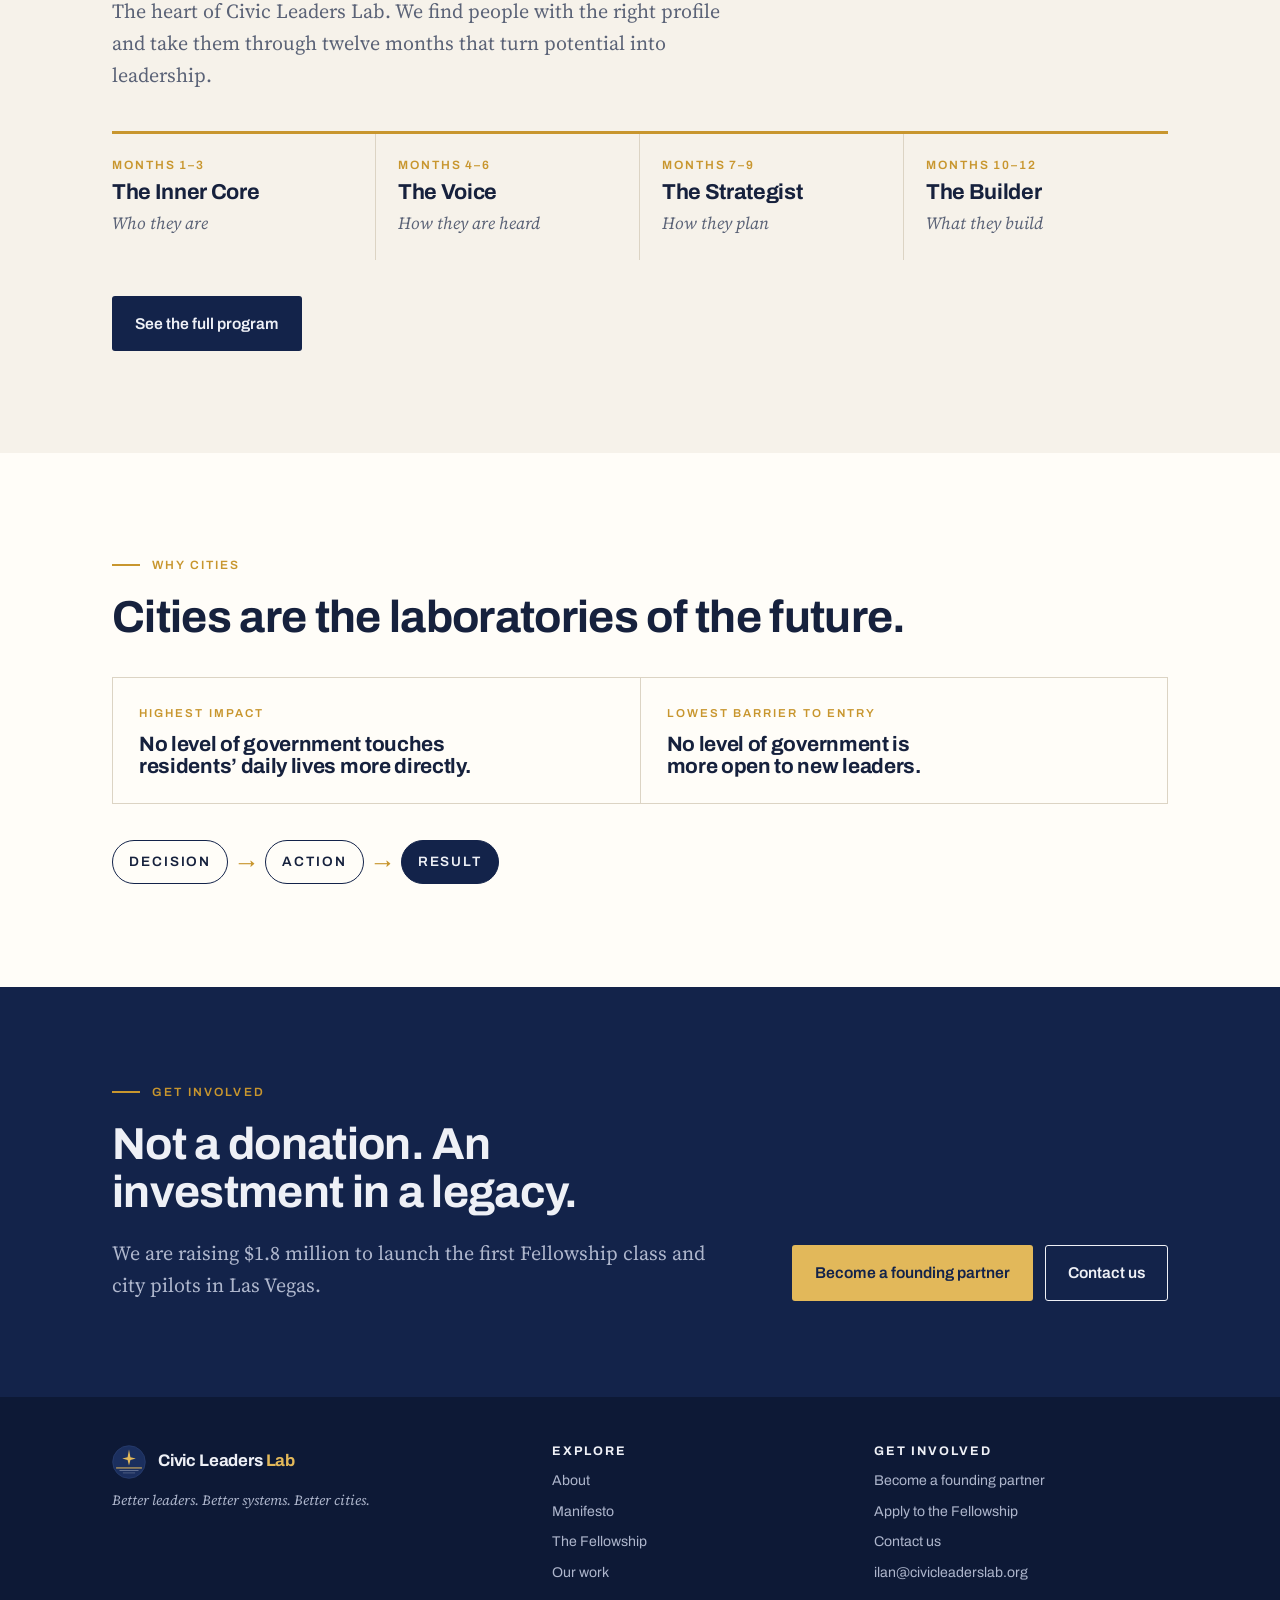
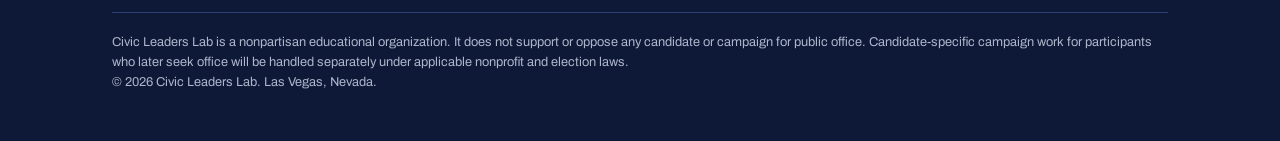
==== commit 9771345e: "Add North Star logo to header, footer and browser tab Logo files (horizontal, stacked, icon; cream a" ====
--- a/index.html
+++ b/index.html
@@ -5,10 +5,11 @@
 <meta name="claude:viewport-fit-sides" content="cover">
 <meta property="og:title" content="Civic Leaders Lab"><meta property="og:description" content="Civic Leaders Lab is a nonpartisan leadership institute that finds natural leaders and prepares them to lead America's cities.">
 <link rel="preconnect" href="https://fonts.googleapis.com"><link rel="preconnect" href="https://fonts.gstatic.com" crossorigin><link rel="stylesheet" href="https://fonts.googleapis.com/css2?family=Archivo:wght@400;500;600;700;800&family=Source+Serif+4:ital,opsz,wght@0,8..60,400;0,8..60,600;1,8..60,400&display=swap">
+<link rel="icon" href="favicon.svg" type="image/svg+xml">
 <link rel="stylesheet" href="styles.css">
 </head><body>
 <header class="site-header"><div class="wrap">
-<a class="brand" href="index.html"><svg class="brand-mark" viewBox="0 0 30 30" aria-hidden="true"><rect width="30" height="30" rx="2" fill="#1b2f5e"/><polyline points="4,23 9,17 12,20 15,8 18,19 21,14 26,23" fill="none" stroke="#e2b85a" stroke-width="2" stroke-linejoin="round"/><circle cx="15" cy="8" r="2" fill="#e2b85a"/></svg><span>Civic Leaders <b>Lab</b></span></a>
+<a class="brand" href="index.html"><svg class="brand-mark" viewBox="0 0 100 100" aria-hidden="true"><circle cx="50" cy="50" r="48" fill="#1b2f5e" stroke="#2c4174" stroke-width="2"/><path d="M50 13 L54.2 35.8 L70 40 L54.2 44.2 L50 60 L45.8 44.2 L30 40 L45.8 35.8Z" fill="#e2b85a"/><rect x="12" y="66" width="76" height="3" fill="#e2b85a"/><rect x="22" y="74" width="56" height="2.2" fill="#eef0f6" opacity=".45"/><rect x="32" y="81" width="36" height="2.2" fill="#eef0f6" opacity=".3"/></svg><span>Civic Leaders <b>Lab</b></span></a>
 <nav class="nav" aria-label="Main"><a href="index.html" aria-current="page">Home</a><a href="about.html">About</a><a href="manifesto.html">Manifesto</a><a href="fellowship.html">Fellowship</a><a href="work.html">Our work</a><a href="contact.html">Contact</a><a class="nav-cta" href="support.html">Founding partners</a></nav>
 </div></header><main><section class="hero "><div class="wrap">
 <p class="eyebrow">An institute for a new era of leadership</p><h1>Setting the new standard for <span class="gold">civic leadership.</span></h1><p class="lede">We find natural leaders, prepare them to lead America&rsquo;s cities, and share what works so every city can rise.</p><div class="btns"><a class="btn btn-gold" href="fellowship.html">Explore the Fellowship</a><a class="btn btn-ghost" href="manifesto.html">Read the manifesto</a></div>
@@ -73,7 +74,7 @@
 <div><p class="eyebrow">Get involved</p><h2>Not a donation. An investment in a legacy.</h2><p class="lede" style="color:var(--on-navy-muted)">We are raising $1.8 million to launch the first Fellowship class and city pilots in Las Vegas.</p></div>
 <div class="btns" style="margin-top:0"><a class="btn btn-gold" href="support.html">Become a founding partner</a><a class="btn btn-ghost" href="contact.html">Contact us</a></div>
 </div></section></main><footer class="site-footer"><div class="wrap">
-<div><a class="brand" href="index.html"><svg class="brand-mark" viewBox="0 0 30 30" aria-hidden="true"><rect width="30" height="30" rx="2" fill="#1b2f5e"/><polyline points="4,23 9,17 12,20 15,8 18,19 21,14 26,23" fill="none" stroke="#e2b85a" stroke-width="2" stroke-linejoin="round"/><circle cx="15" cy="8" r="2" fill="#e2b85a"/></svg><span style="color:#eef0f6">Civic Leaders <b>Lab</b></span></a>
+<div><a class="brand" href="index.html"><svg class="brand-mark" viewBox="0 0 100 100" aria-hidden="true"><circle cx="50" cy="50" r="48" fill="#1b2f5e" stroke="#2c4174" stroke-width="2"/><path d="M50 13 L54.2 35.8 L70 40 L54.2 44.2 L50 60 L45.8 44.2 L30 40 L45.8 35.8Z" fill="#e2b85a"/><rect x="12" y="66" width="76" height="3" fill="#e2b85a"/><rect x="22" y="74" width="56" height="2.2" fill="#eef0f6" opacity=".45"/><rect x="32" y="81" width="36" height="2.2" fill="#eef0f6" opacity=".3"/></svg><span style="color:#eef0f6">Civic Leaders <b>Lab</b></span></a>
 <p class="foot-tag">Better leaders. Better systems. Better cities.</p></div>
 <div><h4>Explore</h4><ul><li><a href="about.html">About</a></li><li><a href="manifesto.html">Manifesto</a></li><li><a href="fellowship.html">The Fellowship</a></li><li><a href="work.html">Our work</a></li></ul></div>
 <div><h4>Get involved</h4><ul><li><a href="support.html">Become a founding partner</a></li><li><a href="contact.html#fellowship">Apply to the Fellowship</a></li><li><a href="contact.html">Contact us</a></li><li>ilan@civicleaderslab.org</li></ul></div>
--- a/styles.css
+++ b/styles.css
@@ -62,7 +62,7 @@
 }
 .site-header .wrap { display: flex; align-items: center; justify-content: space-between; gap: 24px; min-height: 68px; flex-wrap: wrap; padding-block: 10px; }
 .brand { display: flex; align-items: center; gap: 12px; text-decoration: none; font-family: var(--display); font-weight: 700; font-size: 1.05rem; letter-spacing: -0.01em; }
-.brand-mark { width: 30px; height: 30px; flex: none; }
+.brand-mark { width: 34px; height: 34px; flex: none; }
 .brand span b { color: var(--gold-soft); font-weight: 700; }
 .nav { display: flex; gap: 4px; overflow-x: auto; max-width: 100%; scrollbar-width: none; }
 .nav::-webkit-scrollbar { display: none; }
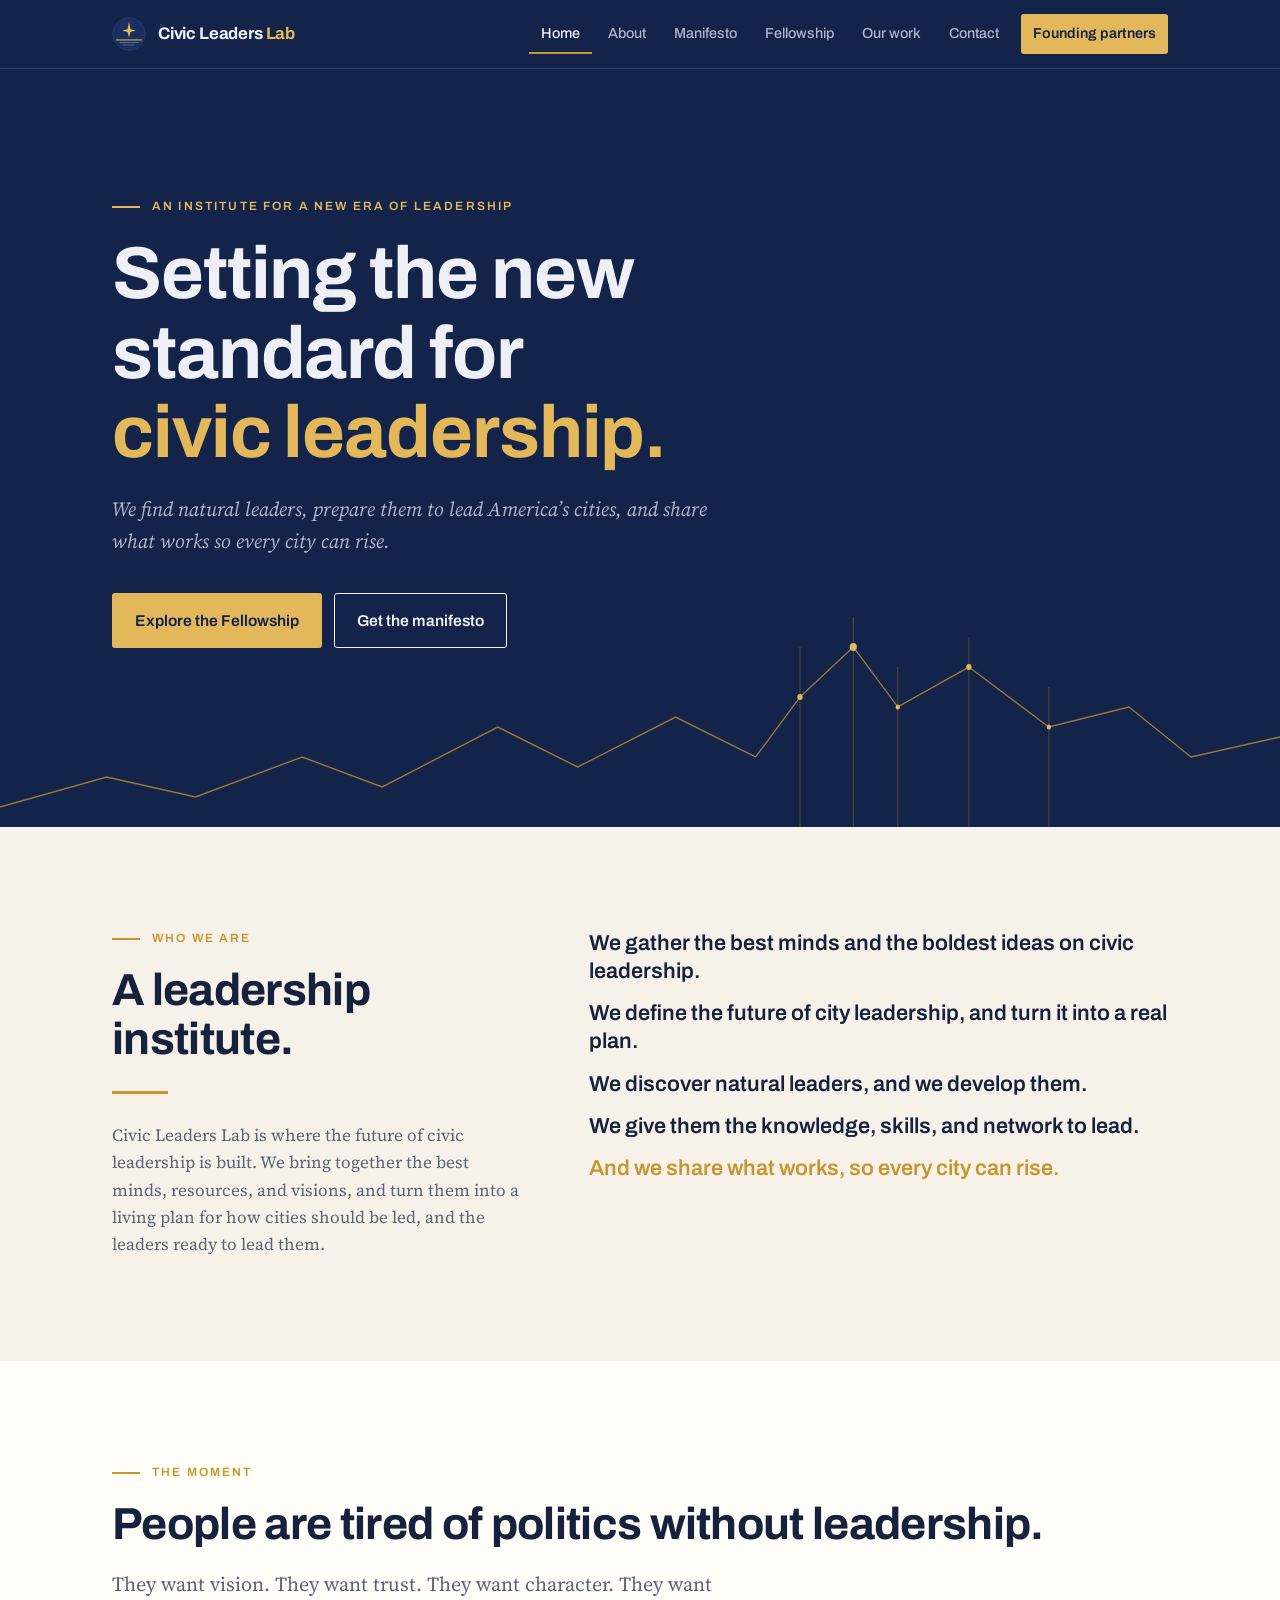
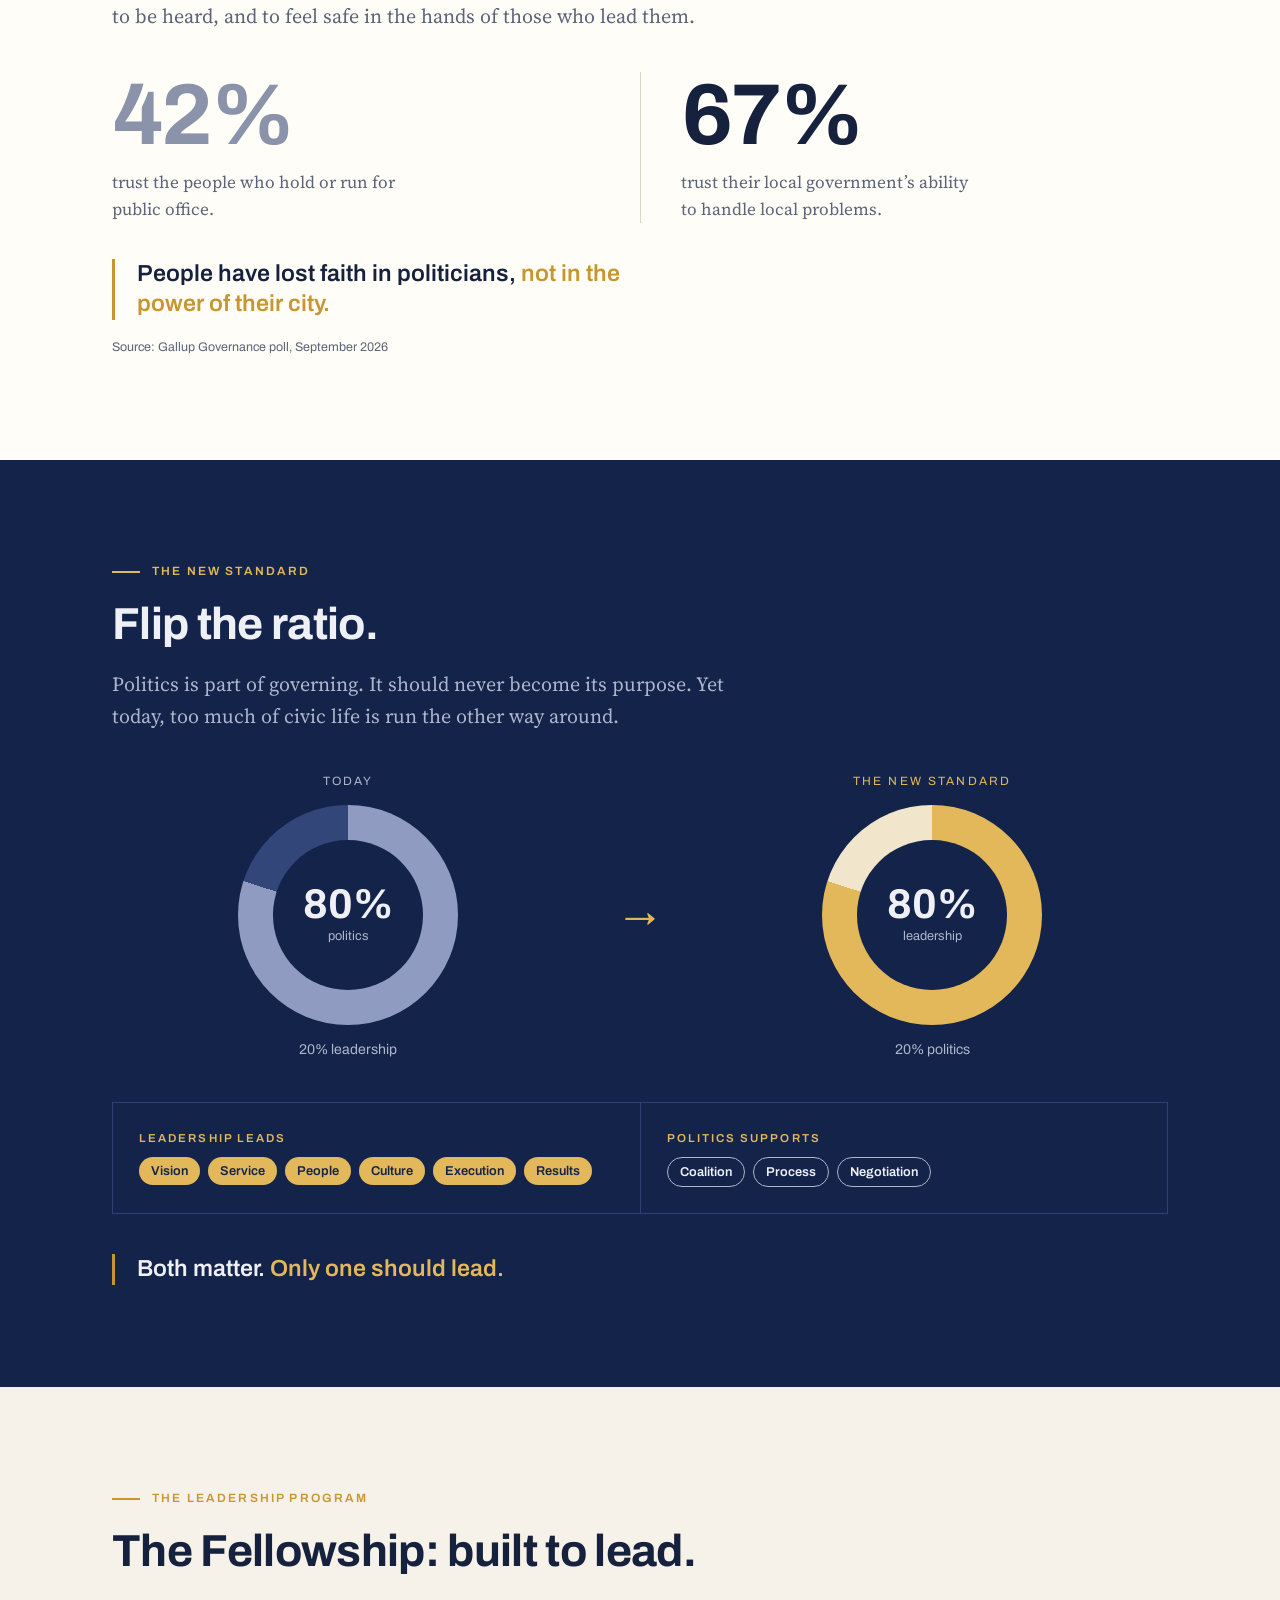
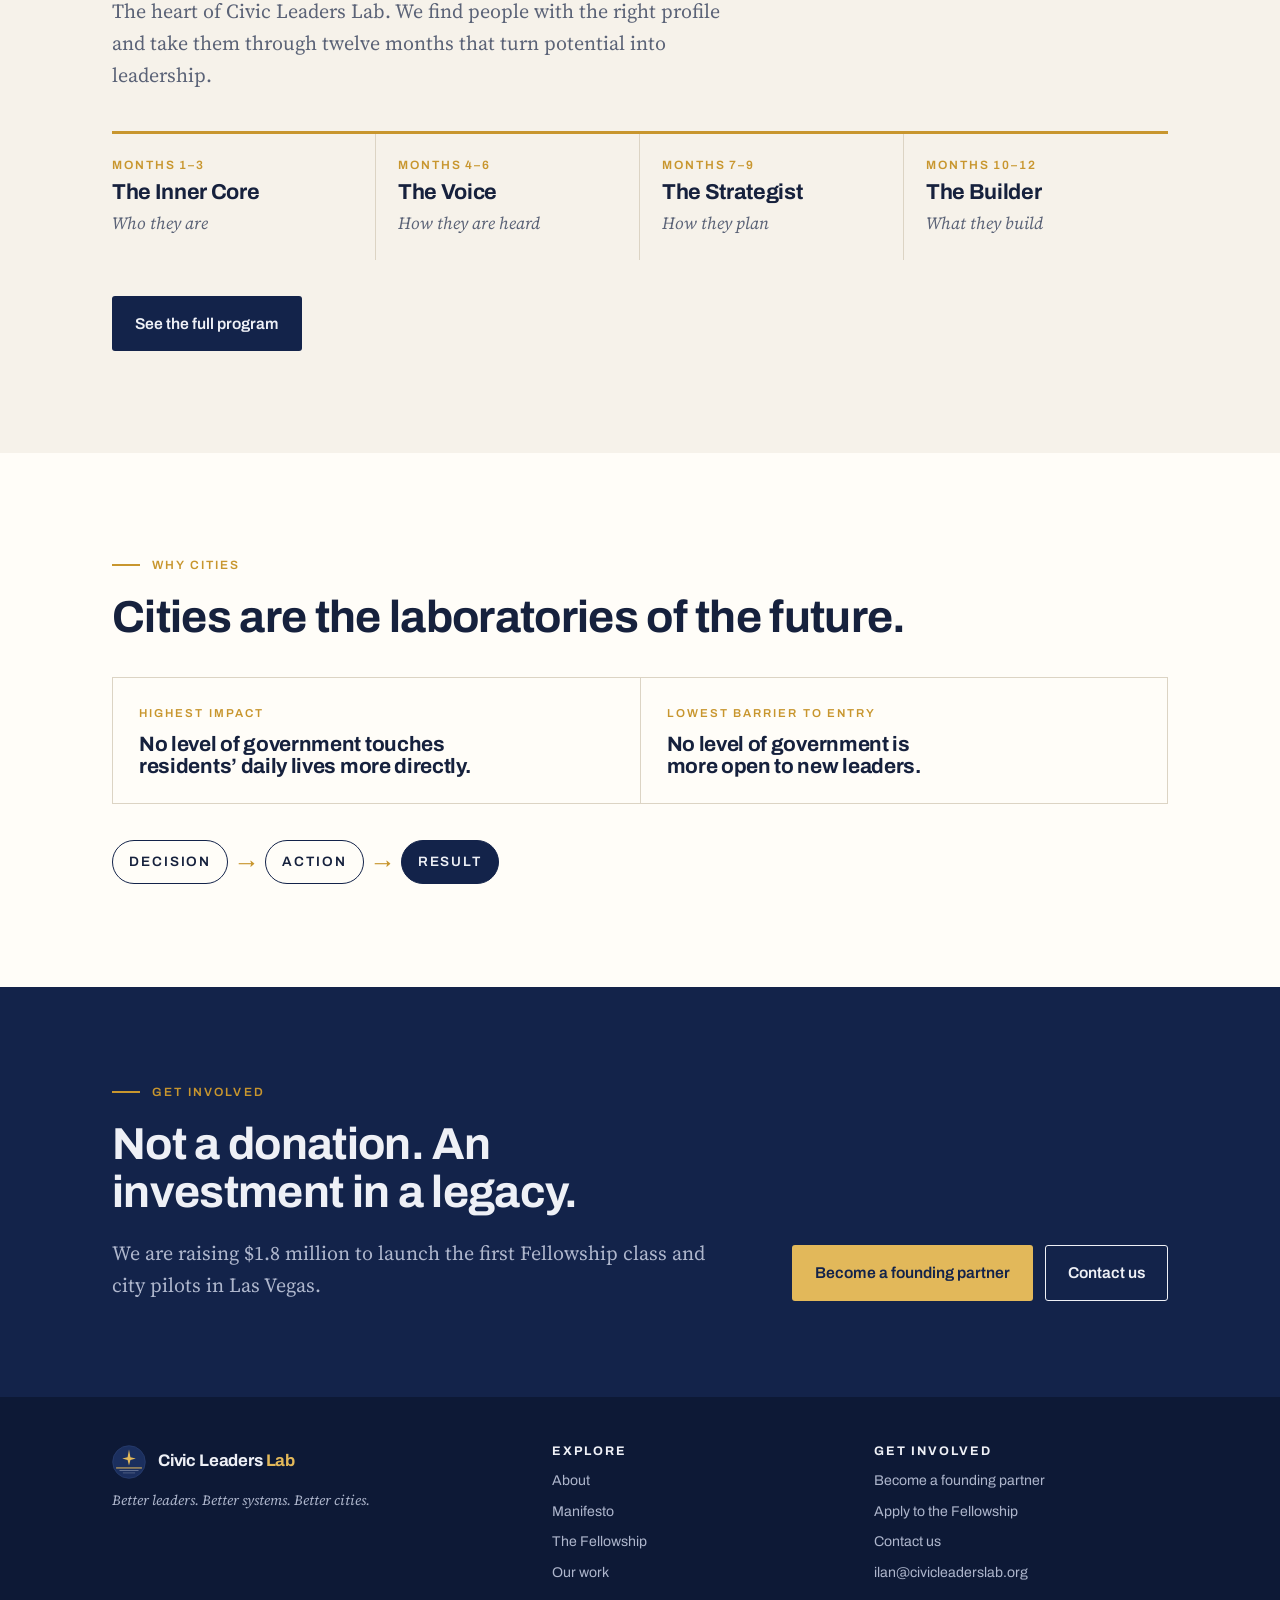
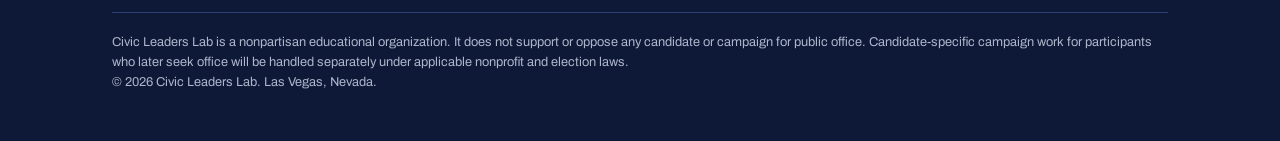
==== commit 1c86d3f2: "Turn the manifesto page into an email sign-up Visitors now leave their name and email to receive the" ====
--- a/index.html
+++ b/index.html
@@ -12,7 +12,7 @@
 <a class="brand" href="index.html"><svg class="brand-mark" viewBox="0 0 100 100" aria-hidden="true"><circle cx="50" cy="50" r="48" fill="#1b2f5e" stroke="#2c4174" stroke-width="2"/><path d="M50 13 L54.2 35.8 L70 40 L54.2 44.2 L50 60 L45.8 44.2 L30 40 L45.8 35.8Z" fill="#e2b85a"/><rect x="12" y="66" width="76" height="3" fill="#e2b85a"/><rect x="22" y="74" width="56" height="2.2" fill="#eef0f6" opacity=".45"/><rect x="32" y="81" width="36" height="2.2" fill="#eef0f6" opacity=".3"/></svg><span>Civic Leaders <b>Lab</b></span></a>
 <nav class="nav" aria-label="Main"><a href="index.html" aria-current="page">Home</a><a href="about.html">About</a><a href="manifesto.html">Manifesto</a><a href="fellowship.html">Fellowship</a><a href="work.html">Our work</a><a href="contact.html">Contact</a><a class="nav-cta" href="support.html">Founding partners</a></nav>
 </div></header><main><section class="hero "><div class="wrap">
-<p class="eyebrow">An institute for a new era of leadership</p><h1>Setting the new standard for <span class="gold">civic leadership.</span></h1><p class="lede">We find natural leaders, prepare them to lead America&rsquo;s cities, and share what works so every city can rise.</p><div class="btns"><a class="btn btn-gold" href="fellowship.html">Explore the Fellowship</a><a class="btn btn-ghost" href="manifesto.html">Read the manifesto</a></div>
+<p class="eyebrow">An institute for a new era of leadership</p><h1>Setting the new standard for <span class="gold">civic leadership.</span></h1><p class="lede">We find natural leaders, prepare them to lead America&rsquo;s cities, and share what works so every city can rise.</p><div class="btns"><a class="btn btn-gold" href="fellowship.html">Explore the Fellowship</a><a class="btn btn-ghost" href="manifesto.html">Get the manifesto</a></div>
 </div><svg class="skyline" viewBox="0 0 1440 220" preserveAspectRatio="none" aria-hidden="true">
 <line class="grid" x1="900" y1="40" x2="900" y2="220"/><line class="grid" x1="960" y1="10" x2="960" y2="220"/><line class="grid" x1="1010" y1="60" x2="1010" y2="220"/><line class="grid" x1="1090" y1="30" x2="1090" y2="220"/><line class="grid" x1="1180" y1="80" x2="1180" y2="220"/>
 <polyline class="line" points="0,200 120,170 220,190 340,150 430,180 560,120 650,160 760,110 850,150 900,90 960,40 1010,100 1090,60 1180,120 1270,100 1340,150 1440,130"/>
--- a/styles.css
+++ b/styles.css
@@ -286,3 +286,7 @@
 .site-footer a:hover { color: var(--on-navy); }
 .site-footer .legal { grid-column: 1 / -1; border-top: 1px solid var(--navy-line); padding-top: 20px; font-size: 0.8rem; line-height: 1.55; }
 .foot-tag { font-family: var(--serif); font-style: italic; margin-top: 10px; }
+
+/* ---- manifesto sign-up card ---- */
+.signup-card { background: var(--paper); border: 1px solid var(--rule); border-top: 4px solid var(--gold); padding: clamp(22px, 4vw, 36px); border-radius: 3px; box-shadow: 0 10px 30px rgba(19, 35, 74, 0.08); max-width: none; }
+.paper .signup-card { background: #fff; }
